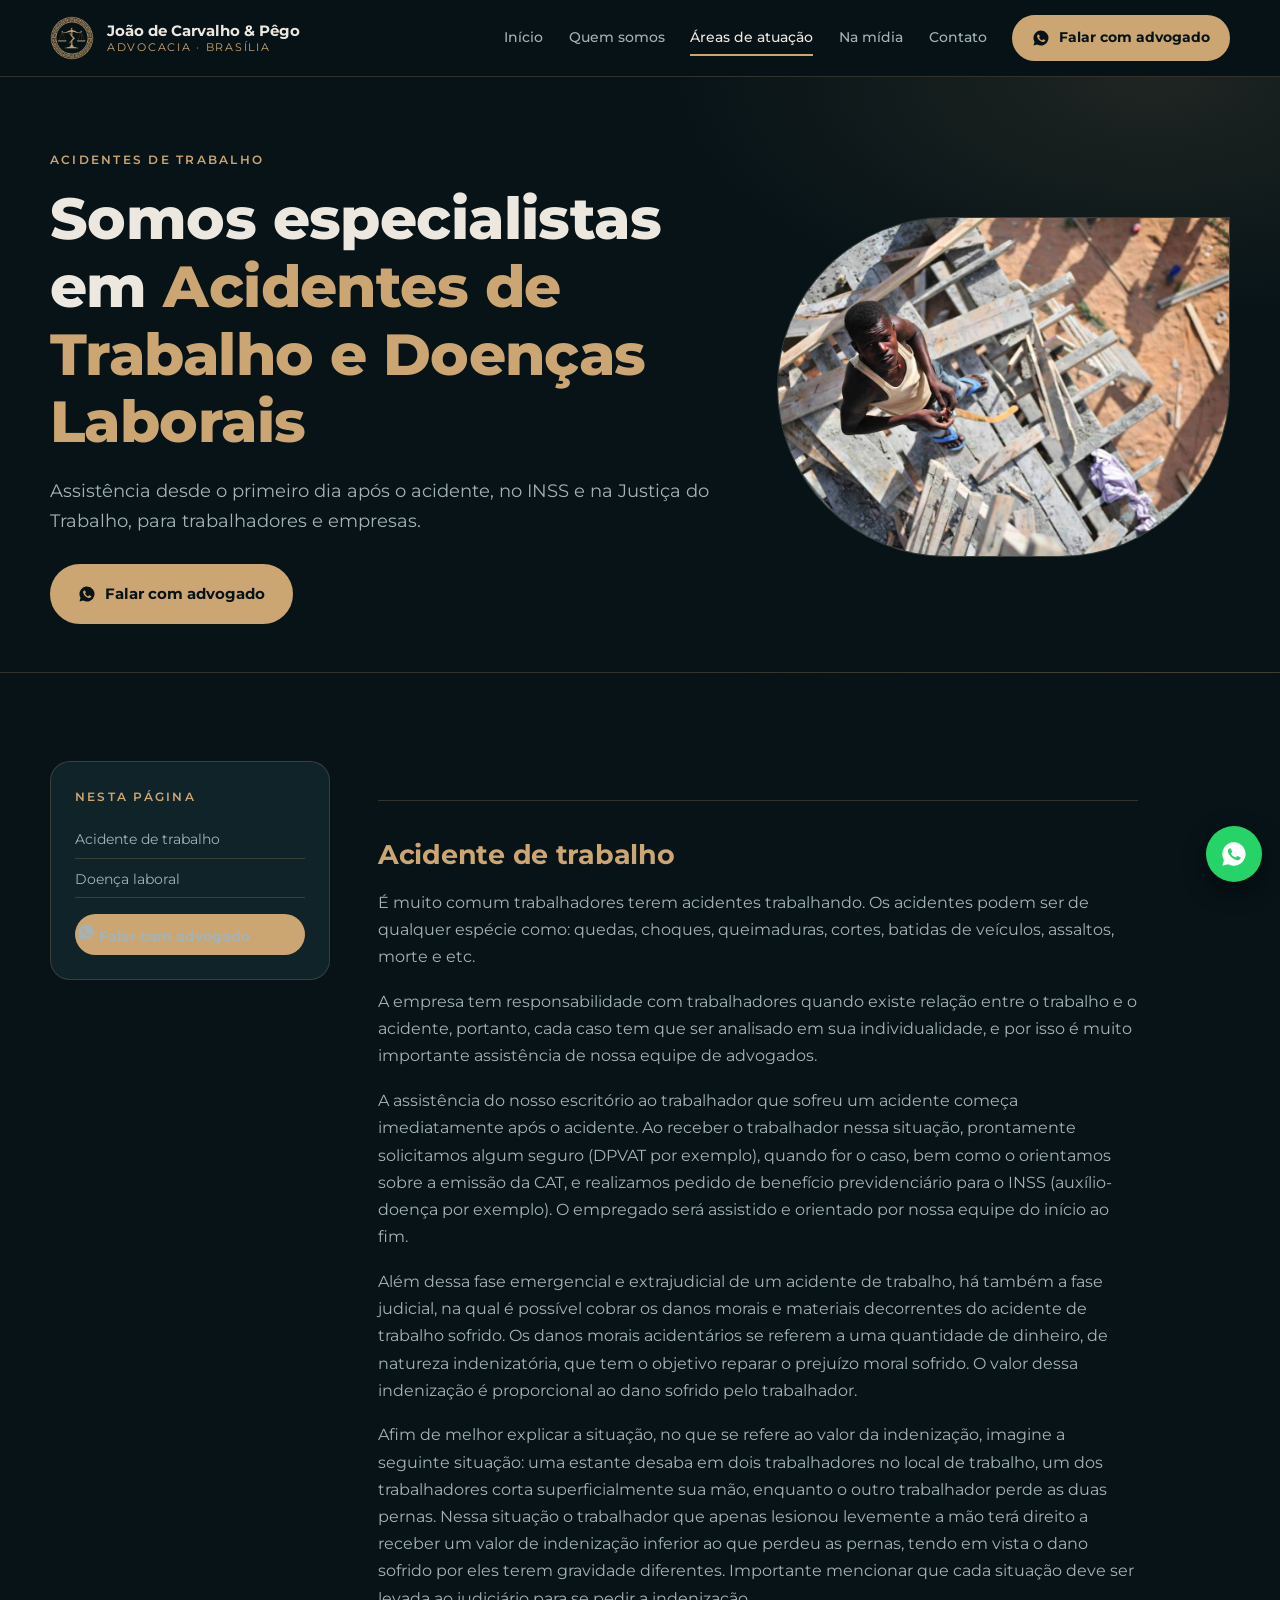
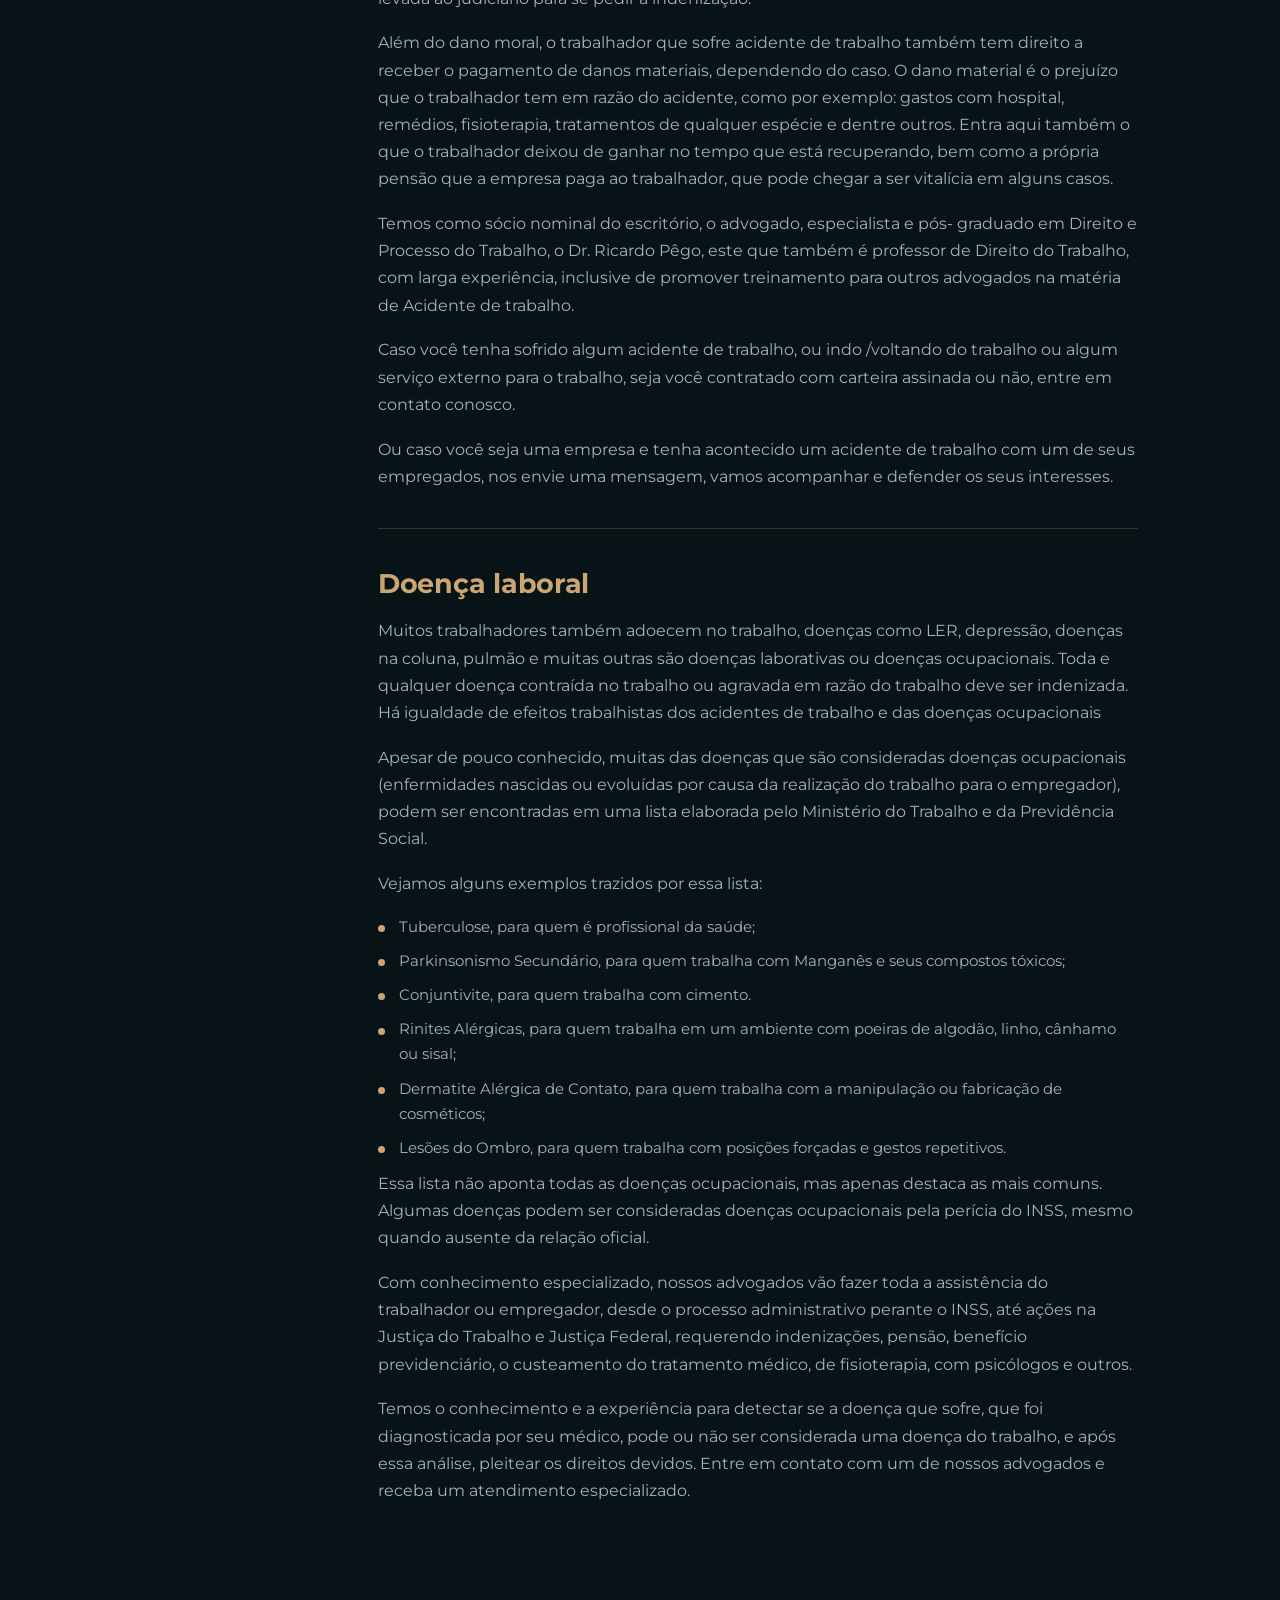
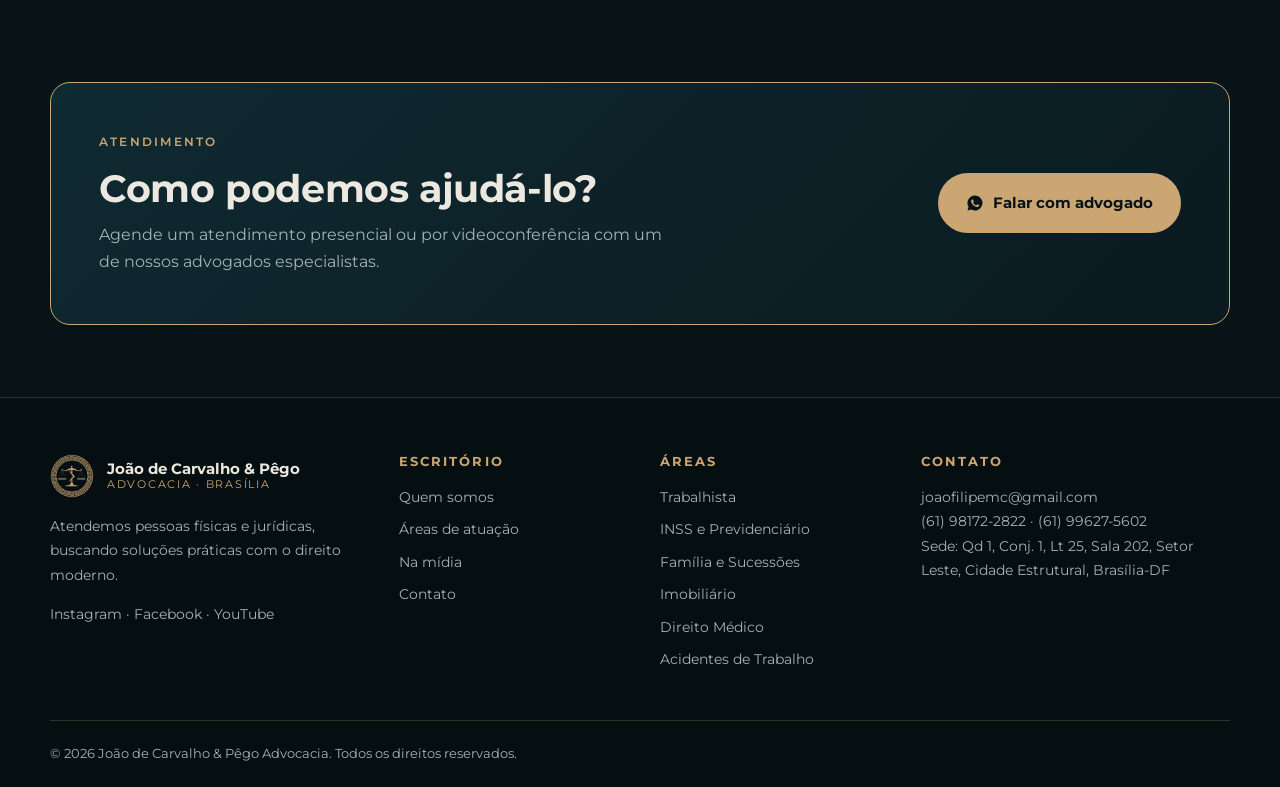
==== acidentes-de-trabalho.html @ 4e5eddfd "Site institucional JCP" ====
<!doctype html>
<html lang="pt-BR">
<head>
<meta charset="utf-8">
<meta name="viewport" content="width=device-width, initial-scale=1">
<title>Advogado de Acidente de Trabalho em Brasília | João de Carvalho &amp; Pêgo Advocacia</title>
<meta name="description" content="Assistência desde o primeiro dia após o acidente, no INSS e na Justiça do Trabalho, para trabalhadores e empresas.">
<meta name="theme-color" content="#071317">
<link rel="icon" href="img/marca-dourada.png">
<link rel="preconnect" href="https://fonts.googleapis.com">
<link rel="preconnect" href="https://fonts.gstatic.com" crossorigin>
<link href="https://fonts.googleapis.com/css2?family=Montserrat:wght@400;500;600;700;800&display=swap" rel="stylesheet">
<link rel="stylesheet" href="css/estilo.css">
</head>
<body>
<a class="skip" href="#conteudo">Ir para o conteúdo</a>
<header class="topo">
  <div class="wrap topo__in">
    <a class="marca" href="index.html" aria-label="João de Carvalho &amp; Pêgo Advocacia, página inicial">
      <img src="img/marca-dourada.png" alt="" width="44" height="44">
      <span><strong>João de Carvalho &amp; Pêgo</strong><small>Advocacia · Brasília</small></span>
    </a>
    <button class="menu-btn" aria-expanded="false" aria-controls="menu" aria-label="Abrir menu"><span></span><span></span><span></span></button>
    <nav id="menu" class="menu" aria-label="Principal">
      <a href="index.html">Início</a><a href="quem-somos.html">Quem somos</a><a href="areas-de-atuacao.html" aria-current=page>Áreas de atuação</a><a href="na-midia.html">Na mídia</a><a href="contato.html">Contato</a>
      <a class="btn btn--sm menu__cta" href="https://wa.me/5561996275602?text=Ol%C3%A1!%20Vim%20pelo%20site%20e%20gostaria%20de%20falar%20com%20um%20advogado." target="_blank" rel="noopener"><svg viewBox="0 0 24 24" width="18" height="18" fill="currentColor" aria-hidden="true"><path d="M12 2a10 10 0 0 0-8.6 15.1L2 22l5-1.3A10 10 0 1 0 12 2Zm5.2 14.1c-.2.6-1.2 1.2-1.7 1.2-.4.1-1 .1-1.6-.1-.4-.1-.9-.3-1.5-.6-2.7-1.2-4.4-3.9-4.5-4.1-.1-.2-1.1-1.4-1.1-2.7s.7-1.9.9-2.2c.2-.2.5-.3.7-.3h.5c.2 0 .4 0 .6.5l.8 2c.1.1.1.3 0 .5l-.3.5-.4.4c-.1.2-.3.3-.1.6.2.3.7 1.2 1.5 1.9 1 .9 1.9 1.2 2.2 1.3.3.1.4.1.6-.1l.8-1c.2-.2.3-.2.6-.1l1.9.9c.3.1.5.2.5.3.1.1.1.6-.1 1.2Z"/></svg> Falar com advogado</a>
    </nav>
  </div>
</header>
<main id="conteudo">
<section class="page-hero page-hero--img">
  <div class="wrap page-hero__in">
    <div class="page-hero__txt"><p class="eyebrow">Acidentes de Trabalho</p><h1>Somos especialistas em <em>Acidentes de Trabalho e Doenças Laborais</em></h1><p class="lead">Assistência desde o primeiro dia após o acidente, no INSS e na Justiça do Trabalho, para trabalhadores e empresas.</p>
    <a class="btn" href="https://wa.me/5561996275602?text=Ol%C3%A1!%20Vim%20pelo%20site%20e%20gostaria%20de%20falar%20com%20um%20advogado." target="_blank" rel="noopener"><svg viewBox="0 0 24 24" width="18" height="18" fill="currentColor" aria-hidden="true"><path d="M12 2a10 10 0 0 0-8.6 15.1L2 22l5-1.3A10 10 0 1 0 12 2Zm5.2 14.1c-.2.6-1.2 1.2-1.7 1.2-.4.1-1 .1-1.6-.1-.4-.1-.9-.3-1.5-.6-2.7-1.2-4.4-3.9-4.5-4.1-.1-.2-1.1-1.4-1.1-2.7s.7-1.9.9-2.2c.2-.2.5-.3.7-.3h.5c.2 0 .4 0 .6.5l.8 2c.1.1.1.3 0 .5l-.3.5-.4.4c-.1.2-.3.3-.1.6.2.3.7 1.2 1.5 1.9 1 .9 1.9 1.2 2.2 1.3.3.1.4.1.6-.1l.8-1c.2-.2.3-.2.6-.1l1.9.9c.3.1.5.2.5.3.1.1.1.6-.1 1.2Z"/></svg> Falar com advogado</a></div>
    <figure class="moldura"><img src="img/acidentes.jpg" alt="Trabalhador na construção civil" loading="eager"></figure>
  </div>
</section>
<section class="bloco">
  <div class="wrap conteudo">
    <aside class="indice" aria-label="Nesta página"><p class="eyebrow">Nesta página</p><ol><li><a href="#s0">Acidente de trabalho</a></li><li><a href="#s1">Doença laboral</a></li></ol>
      <a class="btn btn--full" href="https://wa.me/5561996275602?text=Ol%C3%A1!%20Vim%20pelo%20site%20e%20gostaria%20de%20falar%20com%20um%20advogado." target="_blank" rel="noopener"><svg viewBox="0 0 24 24" width="18" height="18" fill="currentColor" aria-hidden="true"><path d="M12 2a10 10 0 0 0-8.6 15.1L2 22l5-1.3A10 10 0 1 0 12 2Zm5.2 14.1c-.2.6-1.2 1.2-1.7 1.2-.4.1-1 .1-1.6-.1-.4-.1-.9-.3-1.5-.6-2.7-1.2-4.4-3.9-4.5-4.1-.1-.2-1.1-1.4-1.1-2.7s.7-1.9.9-2.2c.2-.2.5-.3.7-.3h.5c.2 0 .4 0 .6.5l.8 2c.1.1.1.3 0 .5l-.3.5-.4.4c-.1.2-.3.3-.1.6.2.3.7 1.2 1.5 1.9 1 .9 1.9 1.2 2.2 1.3.3.1.4.1.6-.1l.8-1c.2-.2.3-.2.6-.1l1.9.9c.3.1.5.2.5.3.1.1.1.6-.1 1.2Z"/></svg> Falar com advogado</a></aside>
    <article class="artigo"><div class="prosa prosa--intro"></div><section class="tema" id="s0"><h2>Acidente de trabalho</h2><div class="prosa"><p>É muito comum trabalhadores terem acidentes trabalhando. Os acidentes podem ser de qualquer espécie como: quedas, choques, queimaduras, cortes, batidas de veículos, assaltos, morte e etc.</p><p>A empresa tem responsabilidade com trabalhadores quando existe relação entre o trabalho e o acidente, portanto, cada caso tem que ser analisado em sua individualidade, e por isso é muito importante assistência de nossa equipe de advogados.</p><p>A assistência do nosso escritório ao trabalhador que sofreu um acidente começa imediatamente após o acidente. Ao receber o trabalhador nessa situação, prontamente solicitamos algum seguro (DPVAT por exemplo), quando for o caso, bem como o orientamos sobre a emissão da CAT, e realizamos pedido de benefício previdenciário para o INSS (auxílio-doença por exemplo). O empregado será assistido e orientado por nossa equipe do início ao fim.</p><p>Além dessa fase emergencial e extrajudicial de um acidente de trabalho, há também a fase judicial, na qual é possível cobrar os danos morais e materiais decorrentes do acidente de trabalho sofrido. Os danos morais acidentários se referem a uma quantidade de dinheiro, de natureza indenizatória, que tem o objetivo reparar o prejuízo moral sofrido. O valor dessa indenização é proporcional ao dano sofrido pelo trabalhador.</p><p>Afim de melhor explicar a situação, no que se refere ao valor da indenização, imagine a seguinte situação: uma estante desaba em dois trabalhadores no local de trabalho, um dos trabalhadores corta superficialmente sua mão, enquanto o outro trabalhador perde as duas pernas. Nessa situação o trabalhador que apenas lesionou levemente a mão terá direito a receber um valor de indenização inferior ao que perdeu as pernas, tendo em vista o dano sofrido por eles terem gravidade diferentes. Importante mencionar que cada situação deve ser levada ao judiciário para se pedir a indenização.</p><p>Além do dano moral, o trabalhador que sofre acidente de trabalho também tem direito a receber o pagamento de danos materiais, dependendo do caso. O dano material é o prejuízo que o trabalhador tem em razão do acidente, como por exemplo: gastos com hospital, remédios, fisioterapia, tratamentos de qualquer espécie e dentre outros. Entra aqui também o que o trabalhador deixou de ganhar no tempo que está recuperando, bem como a própria pensão que a empresa paga ao trabalhador, que pode chegar a ser vitalícia em alguns casos.</p><p>Temos como sócio nominal do escritório, o advogado, especialista e pós- graduado em Direito e Processo do Trabalho, o Dr. Ricardo Pêgo, este que também é professor de Direito do Trabalho, com larga experiência, inclusive de promover treinamento para outros advogados na matéria de Acidente de trabalho.</p><p>Caso você tenha sofrido algum acidente de trabalho, ou indo /voltando do trabalho ou algum serviço externo para o trabalho, seja você contratado com carteira assinada ou não, entre em contato conosco.</p><p>Ou caso você seja uma empresa e tenha acontecido um acidente de trabalho com um de seus empregados, nos envie uma mensagem, vamos acompanhar e defender os seus interesses.</p></div></section><section class="tema" id="s1"><h2>Doença laboral</h2><div class="prosa"><p>Muitos trabalhadores também adoecem no trabalho, doenças como LER, depressão, doenças na coluna, pulmão e muitas outras são doenças laborativas ou doenças ocupacionais. Toda e qualquer doença contraída no trabalho ou agravada em razão do trabalho deve ser indenizada. Há igualdade de efeitos trabalhistas dos acidentes de trabalho e das doenças ocupacionais</p><p>Apesar de pouco conhecido, muitas das doenças que são consideradas doenças ocupacionais (enfermidades nascidas ou evoluídas por causa da realização do trabalho para o empregador), podem ser encontradas em uma lista elaborada pelo Ministério do Trabalho e da Previdência Social.</p><p>Vejamos alguns exemplos trazidos por essa lista:</p><ul><li>Tuberculose, para quem é profissional da saúde;</li><li>Parkinsonismo Secundário, para quem trabalha com Manganês e seus compostos tóxicos;</li><li>Conjuntivite, para quem trabalha com cimento.</li><li>Rinites Alérgicas, para quem trabalha em um ambiente com poeiras de algodão, linho, cânhamo ou sisal;</li><li>Dermatite Alérgica de Contato, para quem trabalha com a manipulação ou fabricação de cosméticos;</li><li>Lesões do Ombro, para quem trabalha com posições forçadas e gestos repetitivos.</li></ul><p>Essa lista não aponta todas as doenças ocupacionais, mas apenas destaca as mais comuns. Algumas doenças podem ser consideradas doenças ocupacionais pela perícia do INSS, mesmo quando ausente da relação oficial.</p><p>Com conhecimento especializado, nossos advogados vão fazer toda a assistência do trabalhador ou empregador, desde o processo administrativo perante o INSS, até ações na Justiça do Trabalho e Justiça Federal, requerendo indenizações, pensão, benefício previdenciário, o custeamento do tratamento médico, de fisioterapia, com psicólogos e outros.</p><p>Temos o conhecimento e a experiência para detectar se a doença que sofre, que foi diagnosticada por seu médico, pode ou não ser considerada uma doença do trabalho, e após essa análise, pleitear os direitos devidos. Entre em contato com um de nossos advogados e receba um atendimento especializado.</p></div></section></article>
  </div>
</section>
<section class="faixa">
  <div class="wrap faixa__in">
    <div><p class="eyebrow">Atendimento</p><h2>Como podemos ajudá-lo?</h2><p>Agende um atendimento presencial ou por videoconferência com um de nossos advogados especialistas.</p></div>
    <a class="btn" href="https://wa.me/5561996275602?text=Ol%C3%A1!%20Vim%20pelo%20site%20e%20gostaria%20de%20falar%20com%20um%20advogado." target="_blank" rel="noopener"><svg viewBox="0 0 24 24" width="18" height="18" fill="currentColor" aria-hidden="true"><path d="M12 2a10 10 0 0 0-8.6 15.1L2 22l5-1.3A10 10 0 1 0 12 2Zm5.2 14.1c-.2.6-1.2 1.2-1.7 1.2-.4.1-1 .1-1.6-.1-.4-.1-.9-.3-1.5-.6-2.7-1.2-4.4-3.9-4.5-4.1-.1-.2-1.1-1.4-1.1-2.7s.7-1.9.9-2.2c.2-.2.5-.3.7-.3h.5c.2 0 .4 0 .6.5l.8 2c.1.1.1.3 0 .5l-.3.5-.4.4c-.1.2-.3.3-.1.6.2.3.7 1.2 1.5 1.9 1 .9 1.9 1.2 2.2 1.3.3.1.4.1.6-.1l.8-1c.2-.2.3-.2.6-.1l1.9.9c.3.1.5.2.5.3.1.1.1.6-.1 1.2Z"/></svg> Falar com advogado</a>
  </div>
</section>
</main>
<footer class="rodape">
  <div class="wrap rodape__grid">
    <div>
      <a class="marca" href="index.html"><img src="img/marca-dourada.png" alt="" width="44" height="44"><span><strong>João de Carvalho &amp; Pêgo</strong><small>Advocacia · Brasília</small></span></a>
      <p class="rodape__txt">Atendemos pessoas físicas e jurídicas, buscando soluções práticas com o direito moderno.</p>
      <p class="redes"><a href="https://www.instagram.com/jcp.advocacia" target="_blank" rel="noopener">Instagram</a> · <a href="https://www.facebook.com/jcp.adv.br" target="_blank" rel="noopener">Facebook</a> · <a href="https://www.youtube.com/playlist?list=PLcnUz7LXk_8HMQqe0QgAlrgUV64Jshh3J" target="_blank" rel="noopener">YouTube</a></p>
    </div>
    <div>
      <h3>Escritório</h3>
      <ul class="links">
        <li><a href="quem-somos.html">Quem somos</a></li>
        <li><a href="areas-de-atuacao.html">Áreas de atuação</a></li>
        <li><a href="na-midia.html">Na mídia</a></li>
        <li><a href="contato.html">Contato</a></li>
      </ul>
    </div>
    <div>
      <h3>Áreas</h3>
      <ul class="links">
        <li><a href="trabalhista.html">Trabalhista</a></li>
        <li><a href="inss.html">INSS e Previdenciário</a></li>
        <li><a href="familia-e-sucessoes.html">Família e Sucessões</a></li>
        <li><a href="imobiliario.html">Imobiliário</a></li>
        <li><a href="direito-medico.html">Direito Médico</a></li>
        <li><a href="acidentes-de-trabalho.html">Acidentes de Trabalho</a></li>
      </ul>
    </div>
    <div>
      <h3>Contato</h3>
      <p class="rodape__txt"><a href="mailto:joaofilipemc@gmail.com">joaofilipemc@gmail.com</a><br>
      <a href="tel:+5561981722822">(61) 98172-2822</a> · <a href="tel:+5561996275602">(61) 99627-5602</a><br>
      Sede: Qd 1, Conj. 1, Lt 25, Sala 202, Setor Leste, Cidade Estrutural, Brasília-DF</p>
    </div>
  </div>
  <div class="wrap rodape__fim"><p>© 2026 João de Carvalho &amp; Pêgo Advocacia. Todos os direitos reservados.</p></div>
</footer>
<a class="flutuante" href="https://wa.me/5561996275602?text=Ol%C3%A1!%20Vim%20pelo%20site%20e%20gostaria%20de%20falar%20com%20um%20advogado." target="_blank" rel="noopener" aria-label="Falar pelo WhatsApp"><svg viewBox="0 0 24 24" width="18" height="18" fill="currentColor" aria-hidden="true"><path d="M12 2a10 10 0 0 0-8.6 15.1L2 22l5-1.3A10 10 0 1 0 12 2Zm5.2 14.1c-.2.6-1.2 1.2-1.7 1.2-.4.1-1 .1-1.6-.1-.4-.1-.9-.3-1.5-.6-2.7-1.2-4.4-3.9-4.5-4.1-.1-.2-1.1-1.4-1.1-2.7s.7-1.9.9-2.2c.2-.2.5-.3.7-.3h.5c.2 0 .4 0 .6.5l.8 2c.1.1.1.3 0 .5l-.3.5-.4.4c-.1.2-.3.3-.1.6.2.3.7 1.2 1.5 1.9 1 .9 1.9 1.2 2.2 1.3.3.1.4.1.6-.1l.8-1c.2-.2.3-.2.6-.1l1.9.9c.3.1.5.2.5.3.1.1.1.6-.1 1.2Z"/></svg></a>
<script src="js/site.js"></script>
</body>
</html>
---- css/estilo.css ----
:root{
  --bg:#071317; --bg-2:#0b1c21; --card:#0f2329; --line:rgba(203,166,114,.22);
  --gold:#CBA672; --gold-2:#e0c08f; --ink:#071317;
  --text:#ece8e0; --muted:#a3b3b6;
  --r:20px; --r-hero:500px 0 500px 500px;
  --font:'Montserrat',system-ui,-apple-system,'Segoe UI',sans-serif;
}
*{box-sizing:border-box;margin:0;padding:0}
html{scroll-behavior:smooth;scroll-padding-top:90px}
body{background:var(--bg);color:var(--text);font:400 1rem/1.7 var(--font);-webkit-font-smoothing:antialiased}
img{max-width:100%;display:block}
a{color:inherit}
ul,ol{list-style:none}
.skip{position:absolute;left:-999px;top:8px;background:var(--gold);color:var(--ink);padding:8px 14px;border-radius:8px;z-index:100}
.skip:focus{left:8px}
:focus-visible{outline:2px solid var(--gold);outline-offset:3px}
.wrap{width:min(1180px,100% - 32px);margin-inline:auto}
em{font-style:normal;color:var(--gold)}
h1,h2,h3{line-height:1.18;font-weight:700;letter-spacing:-.01em}
h1{font-size:clamp(2rem,5.2vw,3.6rem);font-weight:800}
h2{font-size:clamp(1.6rem,3.4vw,2.4rem)}
h3{font-size:1.15rem}
.eyebrow{font-size:.78rem;font-weight:600;letter-spacing:.18em;text-transform:uppercase;color:var(--gold);margin-bottom:.9rem}
.lead{font-size:1.1rem;color:var(--muted);max-width:60ch;margin:1.2rem 0 1.8rem}

/* botões */
.btn{display:inline-flex;align-items:center;gap:.6rem;background:var(--gold);color:var(--ink);font-weight:700;font-size:.95rem;text-decoration:none;padding:.95rem 1.6rem;border-radius:999px;border:2px solid var(--gold);transition:background .2s,transform .2s,color .2s}
.btn:hover{background:var(--gold-2);transform:translateY(-2px)}
.btn--ghost{background:transparent;color:var(--gold)}
.btn--ghost:hover{background:var(--gold);color:var(--ink)}
.btn--sm{padding:.6rem 1.1rem;font-size:.85rem}
.btn--full{width:100%;justify-content:center;margin-top:1rem}
.seta{display:inline-flex;align-items:center;gap:.5rem;color:var(--gold);font-weight:600;font-size:.9rem;text-decoration:none}
.seta:hover svg{transform:translateX(4px)}
.seta svg{transition:transform .2s}

/* topo */
.topo{position:sticky;top:0;z-index:50;background:rgba(7,19,23,.92);backdrop-filter:blur(12px);border-bottom:1px solid var(--line)}
.topo__in{display:flex;align-items:center;justify-content:space-between;gap:1rem;min-height:76px}
.marca{display:flex;align-items:center;gap:.8rem;text-decoration:none}
.marca img{width:44px;height:44px}
.marca span{display:flex;flex-direction:column;line-height:1.2}
.marca strong{font-size:.95rem;font-weight:700}
.marca small{font-size:.68rem;letter-spacing:.16em;text-transform:uppercase;color:var(--gold)}
.menu{display:flex;align-items:center;gap:1.6rem}
.menu a:not(.btn){text-decoration:none;font-size:.9rem;font-weight:500;color:var(--muted);padding:.3rem 0;border-bottom:2px solid transparent;transition:color .2s}
.menu a:not(.btn):hover,.menu a[aria-current]{color:var(--text);border-color:var(--gold)}
.menu-btn{display:none;background:none;border:1px solid var(--line);border-radius:12px;width:46px;height:46px;cursor:pointer;flex-direction:column;justify-content:center;align-items:center;gap:5px}
.menu-btn span{width:20px;height:2px;background:var(--gold);transition:transform .2s,opacity .2s}
.menu-btn[aria-expanded=true] span:nth-child(1){transform:translateY(7px) rotate(45deg)}
.menu-btn[aria-expanded=true] span:nth-child(2){opacity:0}
.menu-btn[aria-expanded=true] span:nth-child(3){transform:translateY(-7px) rotate(-45deg)}
@media(max-width:900px){
  .menu-btn{display:flex}
  .menu{position:absolute;inset:100% 0 auto 0;flex-direction:column;align-items:stretch;gap:0;background:var(--bg);border-bottom:1px solid var(--line);padding:.5rem 16px 1.2rem;display:none}
  .menu.is-open{display:flex}
  .menu a:not(.btn){padding:.9rem 0;border-bottom:1px solid var(--line)}
  .menu__cta{justify-content:center;margin-top:1rem}
}

/* hero */
.hero{padding:clamp(2.5rem,6vw,5rem) 0 0;background:radial-gradient(900px 500px at 85% 10%,rgba(203,166,114,.12),transparent 60%)}
.hero__in{display:grid;grid-template-columns:1.05fr .95fr;gap:3rem;align-items:center}
.hero__acoes{display:flex;flex-wrap:wrap;gap:1rem}
.moldura{border-radius:var(--r-hero);overflow:hidden;border:1px solid var(--line);aspect-ratio:1/1;background:var(--card)}
.moldura img{width:100%;height:100%;object-fit:cover}
.moldura--hero{max-width:520px;justify-self:end;width:100%}
.numeros{display:grid;grid-template-columns:repeat(4,1fr);gap:1px;margin-top:clamp(2.5rem,6vw,4.5rem);background:var(--line);border:1px solid var(--line);border-radius:var(--r);overflow:hidden}
.numeros div{background:var(--bg-2);padding:1.6rem 1rem;text-align:center}
.numeros dt{font-size:clamp(1.7rem,3.4vw,2.5rem);font-weight:800;color:var(--gold);line-height:1.1}
.numeros dd{font-size:.85rem;color:var(--muted);margin-top:.3rem}
@media(max-width:900px){
  .hero__in{grid-template-columns:1fr}
  .moldura--hero{justify-self:center;max-width:380px;order:-1}
  .numeros{grid-template-columns:1fr 1fr}
}

/* blocos */
.bloco{padding:clamp(3rem,7vw,5.5rem) 0}
.bloco--alt{background:var(--bg-2);border-block:1px solid var(--line)}
.cab{max-width:760px;margin-bottom:2.5rem}
.cab p:not(.eyebrow){color:var(--muted);margin-top:1rem}
.cab--centro{margin-inline:auto;text-align:center}
.centro{text-align:center;margin-top:2.5rem}
.duas{display:grid;grid-template-columns:1fr 1fr;gap:clamp(2rem,5vw,4rem)}
.duas--centro{align-items:center}
.texto-img p{color:var(--muted);margin-top:1rem}
.texto-img .destaque,.destaque{color:var(--text);font-weight:600;font-size:1.1rem}
.texto-img .btn{margin-top:1.8rem}
@media(max-width:900px){.duas{grid-template-columns:1fr}}

/* cards de área */
.grid-areas{display:grid;grid-template-columns:repeat(auto-fill,minmax(250px,1fr));gap:1.2rem}
.card-area{display:flex;flex-direction:column;gap:.7rem;background:var(--card);border:1px solid var(--line);border-radius:var(--r);padding:1.8rem;text-decoration:none;transition:border-color .2s,transform .2s}
.card-area:hover{border-color:var(--gold);transform:translateY(-4px)}
.card-area__n{font-size:.8rem;font-weight:700;letter-spacing:.16em;color:var(--gold)}
.card-area p{color:var(--muted);font-size:.93rem;flex:1}
.blocos-area{display:grid;grid-template-columns:repeat(auto-fill,minmax(340px,1fr));gap:1.2rem}
.bloco-area{background:var(--card);border:1px solid var(--line);border-radius:var(--r);padding:1.8rem}
.bloco-area h2{font-size:1.3rem;margin-bottom:1rem;color:var(--gold)}
.bloco-area li,.prosa li{position:relative;padding-left:1.3rem;margin-bottom:.55rem;color:var(--muted);font-size:.93rem}
.bloco-area li::before,.prosa li::before{content:"";position:absolute;left:0;top:.7em;width:7px;height:7px;border-radius:50%;background:var(--gold)}
.bloco-area .seta{margin-top:1rem}

/* equipe */
.grid-time{display:grid;grid-template-columns:repeat(4,1fr);gap:1.2rem}
.mini{text-decoration:none;display:flex;flex-direction:column;gap:.25rem}
.mini img{aspect-ratio:3/4;object-fit:cover;width:100%;border-radius:var(--r);border:1px solid var(--line);margin-bottom:.8rem;filter:grayscale(.15);transition:filter .2s,border-color .2s}
.mini:hover img{filter:none;border-color:var(--gold)}
.mini small{color:var(--gold);font-size:.8rem}
@media(max-width:900px){.grid-time{grid-template-columns:1fr 1fr}}

/* depoimentos */
.grid-dep{display:grid;grid-template-columns:repeat(auto-fit,minmax(290px,1fr));gap:1.2rem}
.dep{background:var(--card);border:1px solid var(--line);border-radius:var(--r);padding:2rem;display:flex;flex-direction:column;justify-content:space-between;gap:1.5rem}
.dep blockquote{color:var(--text);font-size:.98rem}
.dep figcaption{display:flex;align-items:center;gap:.9rem}
.dep img{border-radius:50%;border:2px solid var(--gold)}
.dep strong{display:block;font-size:.92rem}
.dep small{color:var(--gold);font-size:.75rem}

/* mídia */
.card-midia{display:grid;grid-template-columns:150px 1fr;gap:1.4rem;align-items:center;background:var(--card);border:1px solid var(--line);border-radius:var(--r);padding:1.2rem}
.card-midia img{width:150px;height:150px;object-fit:cover;border-radius:var(--r)}
.card-midia p:not(.eyebrow){color:var(--muted);font-size:.92rem;margin:.5rem 0 .8rem}
.card-midia .eyebrow{margin-bottom:.3rem}
@media(max-width:560px){.card-midia{grid-template-columns:1fr}.card-midia img{width:100%;height:180px}}
.videos{display:grid;grid-template-columns:repeat(auto-fit,minmax(300px,1fr));gap:1.2rem;margin-top:2rem}
.video{aspect-ratio:16/9;border-radius:var(--r);overflow:hidden;border:1px solid var(--line);background:#000}
.video iframe{width:100%;height:100%;border:0}

/* faixa CTA */
.faixa{padding:clamp(3rem,6vw,4.5rem) 0}
.faixa__in{display:flex;align-items:center;justify-content:space-between;gap:2rem;flex-wrap:wrap;background:linear-gradient(135deg,#0f2a31,#0a1a1f);border:1px solid var(--gold);border-radius:var(--r);padding:clamp(1.8rem,4vw,3rem)}
.faixa p:not(.eyebrow){color:var(--muted);max-width:52ch;margin-top:.6rem}

/* páginas internas */
.page-hero{padding:clamp(2.5rem,6vw,4.5rem) 0 clamp(2rem,4vw,3rem);background:radial-gradient(800px 400px at 90% 0,rgba(203,166,114,.12),transparent 60%);border-bottom:1px solid var(--line)}
.page-hero__in{display:grid;gap:3rem;align-items:center}
.page-hero--img .page-hero__in{grid-template-columns:1.2fr .8fr}
.page-hero--img .moldura{aspect-ratio:4/3;border-radius:var(--r-hero);max-width:460px;justify-self:end;width:100%}
@media(max-width:900px){.page-hero--img .page-hero__in{grid-template-columns:1fr}.page-hero--img .moldura{justify-self:center;max-width:340px;aspect-ratio:1/1;order:-1}}
.conteudo{display:grid;grid-template-columns:280px 1fr;gap:3rem;align-items:start}
.indice{position:sticky;top:100px;background:var(--card);border:1px solid var(--line);border-radius:var(--r);padding:1.5rem}
.indice ol{counter-reset:i}
.indice li{counter-increment:i;margin-bottom:.15rem}
.indice a{display:block;text-decoration:none;font-size:.85rem;color:var(--muted);padding:.4rem 0;border-bottom:1px solid var(--line)}
.indice a:hover{color:var(--gold)}
@media(max-width:900px){.conteudo{grid-template-columns:1fr}.indice{position:static}}
.artigo{max-width:760px}
.prosa p{color:var(--muted);margin-bottom:1.1rem}
.prosa--intro p:first-child{color:var(--text);font-size:1.12rem;font-weight:500}
.tema{padding-top:2.4rem;margin-top:2.4rem;border-top:1px solid var(--line)}
.tema h2{font-size:clamp(1.3rem,2.4vw,1.7rem);margin-bottom:1.1rem;color:var(--gold)}

/* quem somos */
.pessoa{display:grid;grid-template-columns:260px 1fr;gap:2.5rem;padding:2.5rem 0;border-bottom:1px solid var(--line)}
.pessoa:first-child{padding-top:0}
.pessoa__foto img{width:100%;aspect-ratio:3/4;object-fit:cover;border-radius:var(--r);border:1px solid var(--line)}
.oab{color:var(--gold);font-weight:600;font-size:.9rem;margin:.4rem 0 1rem}
.pessoa details{margin-top:1rem;border:1px solid var(--line);border-radius:14px;padding:.9rem 1.2rem;background:var(--card)}
.pessoa summary{cursor:pointer;font-weight:600;color:var(--gold)}
.pessoa details ul{margin-top:1rem}
.pessoa li{position:relative;padding-left:1.3rem;margin-bottom:.5rem;color:var(--muted);font-size:.92rem}
.pessoa li::before{content:"";position:absolute;left:0;top:.7em;width:7px;height:7px;border-radius:50%;background:var(--gold)}
@media(max-width:700px){.pessoa{grid-template-columns:1fr}.pessoa__foto img{max-width:260px}}
.grid-mvv{display:grid;grid-template-columns:repeat(auto-fit,minmax(300px,1fr));gap:1.2rem}
.mvv{background:var(--card);border:1px solid var(--line);border-radius:var(--r);padding:1.8rem}
.mvv h3{color:var(--gold);font-size:1.3rem;margin-bottom:1rem}
.mvv p{color:var(--muted);font-size:.93rem;margin-bottom:.9rem}
.mvv li{position:relative;padding-left:1.3rem;margin-bottom:.45rem;color:var(--muted);font-size:.93rem}
.mvv li::before{content:"";position:absolute;left:0;top:.7em;width:7px;height:7px;border-radius:50%;background:var(--gold)}

/* contato */
.canais{display:grid;gap:1rem;align-content:start}
.canal{display:flex;flex-direction:column;background:var(--card);border:1px solid var(--line);border-radius:var(--r);padding:1.4rem 1.6rem;text-decoration:none;transition:border-color .2s}
.canal:hover{border-color:var(--gold)}
.canal span{font-size:.75rem;letter-spacing:.16em;text-transform:uppercase;color:var(--gold)}
.canal strong{font-size:1.15rem;overflow-wrap:anywhere}
.unidades{display:grid;gap:1rem}
.unidade{border-left:3px solid var(--gold);padding:.3rem 0 .3rem 1.2rem}
.unidade p{color:var(--muted);margin:.3rem 0 .6rem;font-size:.93rem}

/* rodapé */
.rodape{background:#050e11;border-top:1px solid var(--line);padding-top:3.5rem}
.rodape__grid{display:grid;grid-template-columns:1.4fr 1fr 1fr 1.4fr;gap:2.5rem}
.rodape h3{font-size:.8rem;letter-spacing:.16em;text-transform:uppercase;color:var(--gold);margin-bottom:1rem}
.rodape__txt{color:var(--muted);font-size:.9rem;margin-top:1rem}
.rodape a{text-decoration:none}
.rodape__txt a:hover,.links a:hover,.redes a:hover{color:var(--gold)}
.links li{margin-bottom:.5rem;font-size:.9rem;color:var(--muted)}
.redes{margin-top:1rem;font-size:.85rem;color:var(--muted)}
.rodape__fim{margin-top:2.5rem;padding:1.4rem 0;border-top:1px solid var(--line);font-size:.8rem;color:var(--muted)}
@media(max-width:900px){.rodape__grid{grid-template-columns:1fr 1fr}}
@media(max-width:560px){.rodape__grid{grid-template-columns:1fr}}
.flutuante{position:fixed;right:18px;bottom:18px;width:56px;height:56px;border-radius:50%;background:#25d366;color:#fff;display:grid;place-items:center;z-index:60;box-shadow:0 8px 24px rgba(0,0,0,.45);transition:transform .2s}
.flutuante:hover{transform:scale(1.08)}
.flutuante svg{width:28px;height:28px}
@media(prefers-reduced-motion:reduce){*{transition:none!important;scroll-behavior:auto!important}}
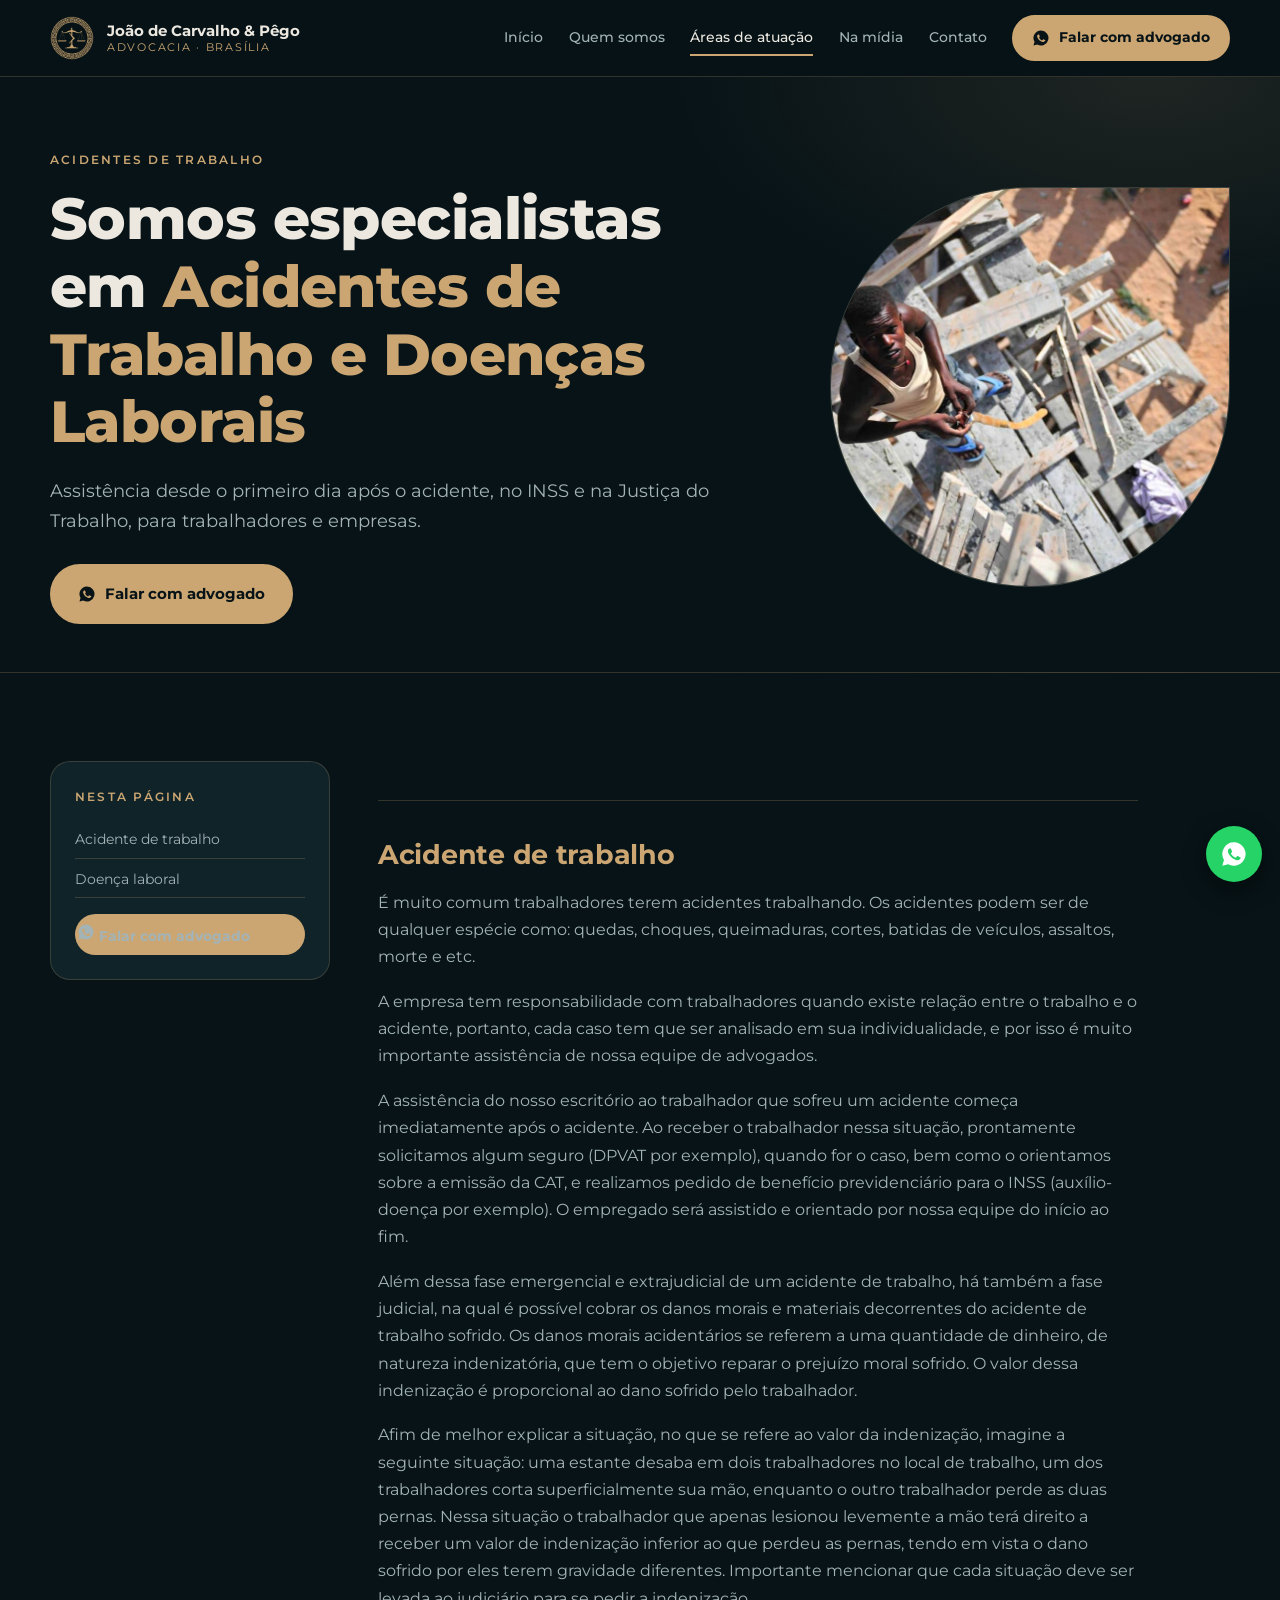
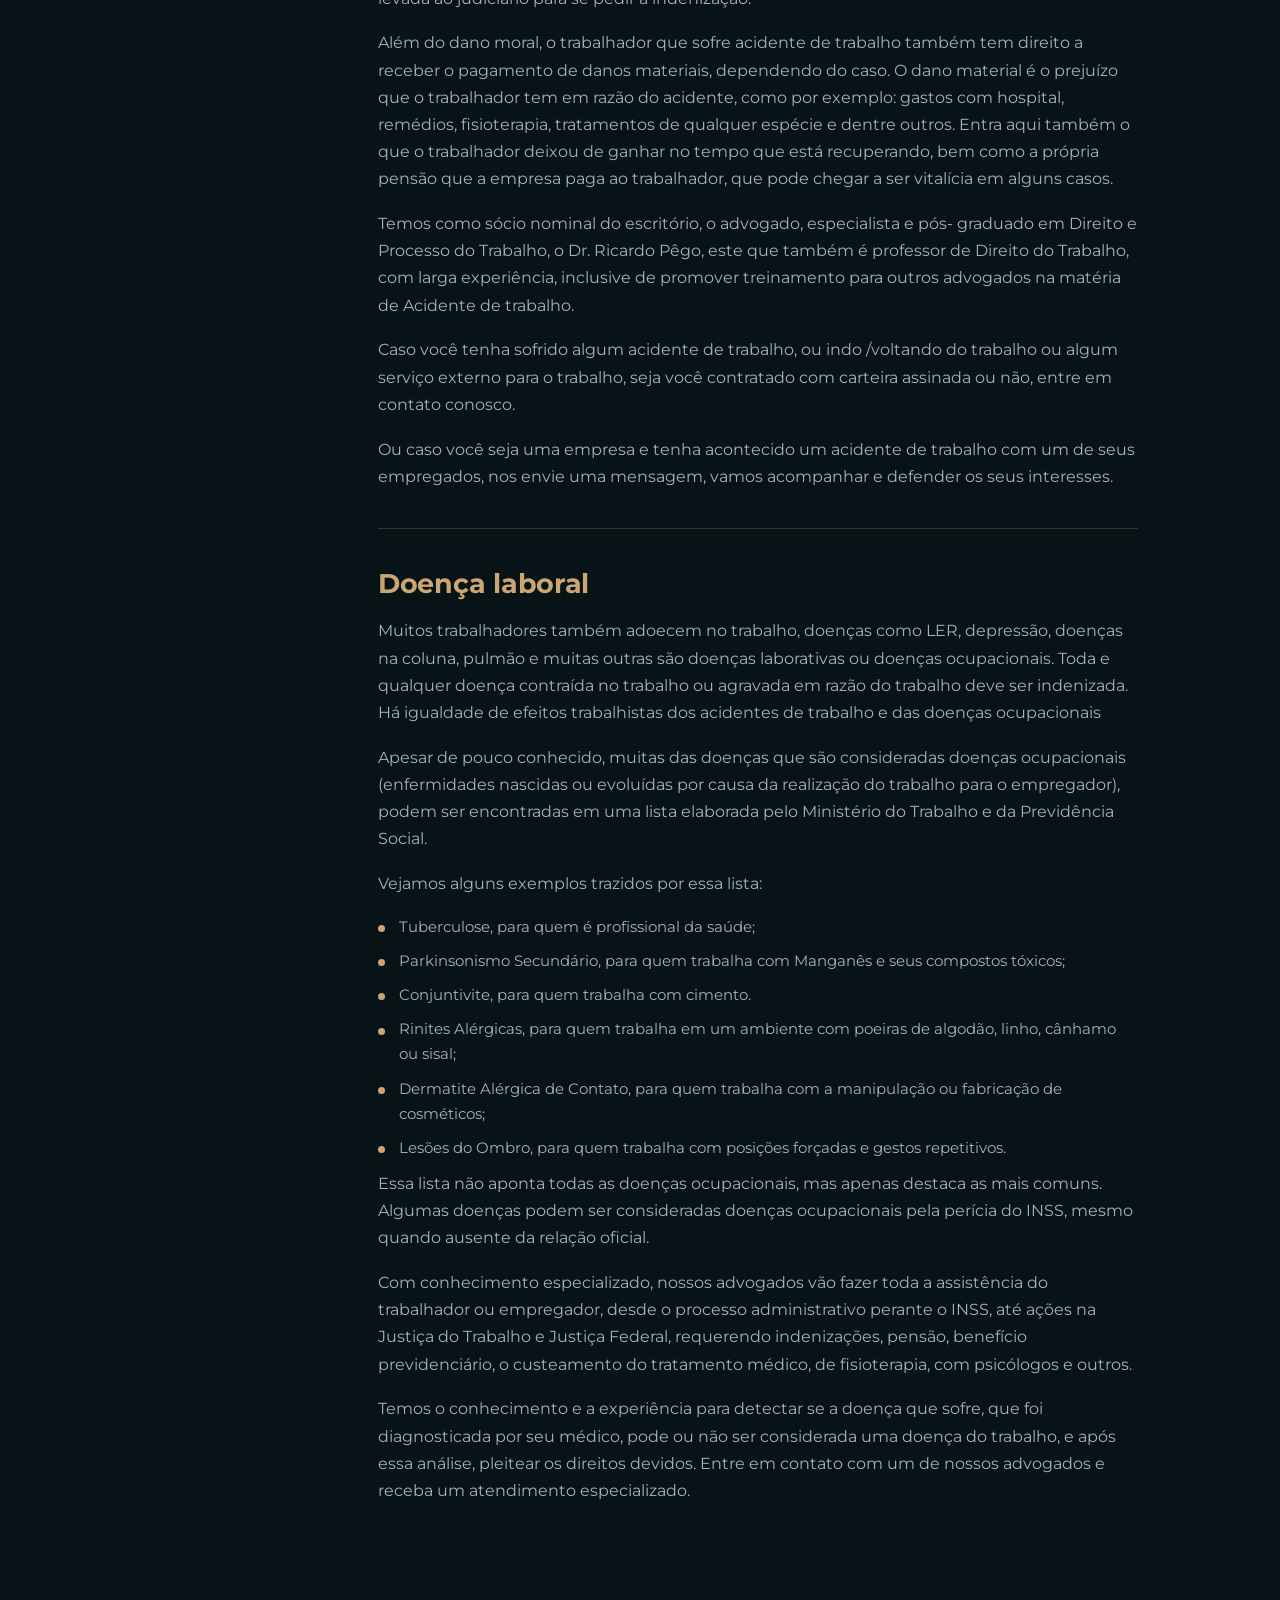
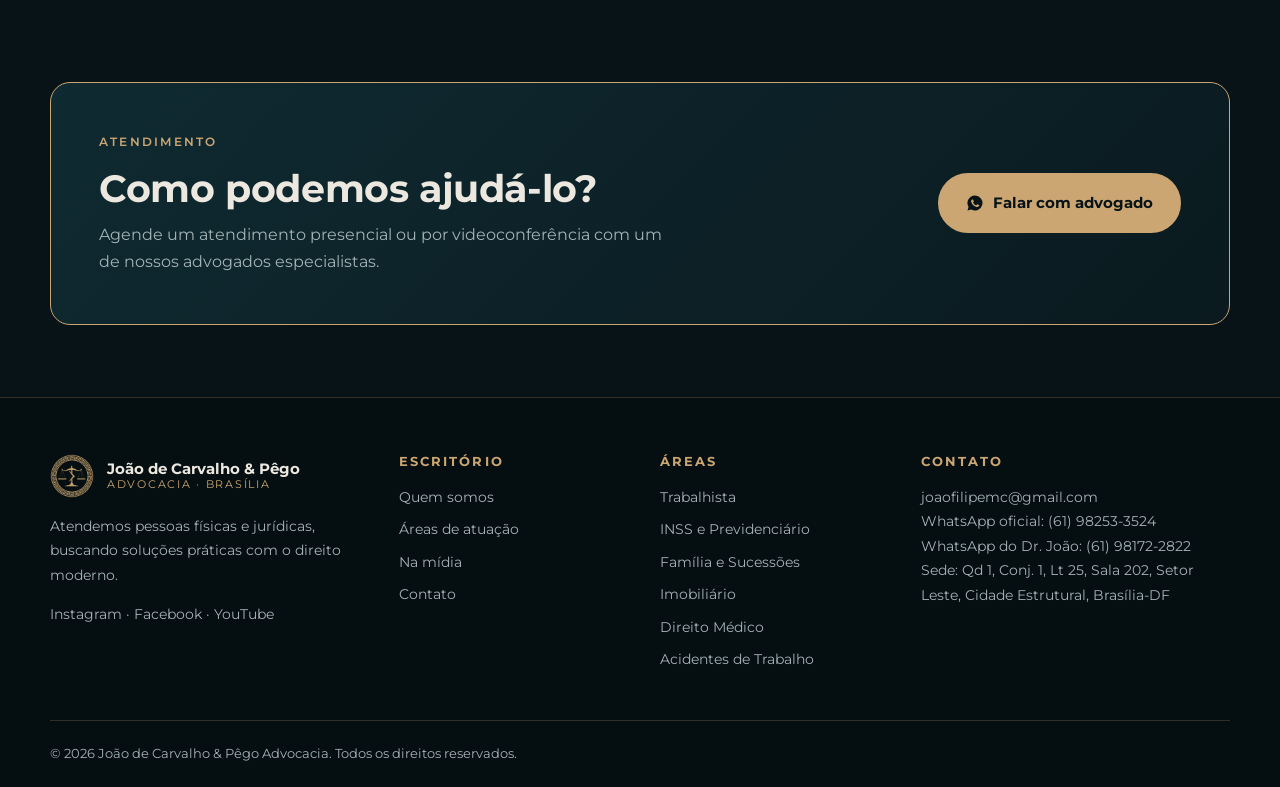
==== commit 26db83bd: "Ajustes de design e contatos: hero reenquadrado, foto na Trabalhista, WhatsApp oficial e do Dr. João" ====
--- a/acidentes-de-trabalho.html
+++ b/acidentes-de-trabalho.html
@@ -23,7 +23,7 @@
     <button class="menu-btn" aria-expanded="false" aria-controls="menu" aria-label="Abrir menu"><span></span><span></span><span></span></button>
     <nav id="menu" class="menu" aria-label="Principal">
       <a href="index.html">Início</a><a href="quem-somos.html">Quem somos</a><a href="areas-de-atuacao.html" aria-current=page>Áreas de atuação</a><a href="na-midia.html">Na mídia</a><a href="contato.html">Contato</a>
-      <a class="btn btn--sm menu__cta" href="https://wa.me/5561996275602?text=Ol%C3%A1!%20Vim%20pelo%20site%20e%20gostaria%20de%20falar%20com%20um%20advogado." target="_blank" rel="noopener"><svg viewBox="0 0 24 24" width="18" height="18" fill="currentColor" aria-hidden="true"><path d="M12 2a10 10 0 0 0-8.6 15.1L2 22l5-1.3A10 10 0 1 0 12 2Zm5.2 14.1c-.2.6-1.2 1.2-1.7 1.2-.4.1-1 .1-1.6-.1-.4-.1-.9-.3-1.5-.6-2.7-1.2-4.4-3.9-4.5-4.1-.1-.2-1.1-1.4-1.1-2.7s.7-1.9.9-2.2c.2-.2.5-.3.7-.3h.5c.2 0 .4 0 .6.5l.8 2c.1.1.1.3 0 .5l-.3.5-.4.4c-.1.2-.3.3-.1.6.2.3.7 1.2 1.5 1.9 1 .9 1.9 1.2 2.2 1.3.3.1.4.1.6-.1l.8-1c.2-.2.3-.2.6-.1l1.9.9c.3.1.5.2.5.3.1.1.1.6-.1 1.2Z"/></svg> Falar com advogado</a>
+      <a class="btn btn--sm menu__cta" href="https://wa.me/5561982533524?text=Ol%C3%A1!%20Vim%20pelo%20site%20e%20gostaria%20de%20falar%20com%20um%20advogado." target="_blank" rel="noopener"><svg viewBox="0 0 24 24" width="18" height="18" fill="currentColor" aria-hidden="true"><path d="M12 2a10 10 0 0 0-8.6 15.1L2 22l5-1.3A10 10 0 1 0 12 2Zm5.2 14.1c-.2.6-1.2 1.2-1.7 1.2-.4.1-1 .1-1.6-.1-.4-.1-.9-.3-1.5-.6-2.7-1.2-4.4-3.9-4.5-4.1-.1-.2-1.1-1.4-1.1-2.7s.7-1.9.9-2.2c.2-.2.5-.3.7-.3h.5c.2 0 .4 0 .6.5l.8 2c.1.1.1.3 0 .5l-.3.5-.4.4c-.1.2-.3.3-.1.6.2.3.7 1.2 1.5 1.9 1 .9 1.9 1.2 2.2 1.3.3.1.4.1.6-.1l.8-1c.2-.2.3-.2.6-.1l1.9.9c.3.1.5.2.5.3.1.1.1.6-.1 1.2Z"/></svg> Falar com advogado</a>
     </nav>
   </div>
 </header>
@@ -31,21 +31,21 @@
 <section class="page-hero page-hero--img">
   <div class="wrap page-hero__in">
     <div class="page-hero__txt"><p class="eyebrow">Acidentes de Trabalho</p><h1>Somos especialistas em <em>Acidentes de Trabalho e Doenças Laborais</em></h1><p class="lead">Assistência desde o primeiro dia após o acidente, no INSS e na Justiça do Trabalho, para trabalhadores e empresas.</p>
-    <a class="btn" href="https://wa.me/5561996275602?text=Ol%C3%A1!%20Vim%20pelo%20site%20e%20gostaria%20de%20falar%20com%20um%20advogado." target="_blank" rel="noopener"><svg viewBox="0 0 24 24" width="18" height="18" fill="currentColor" aria-hidden="true"><path d="M12 2a10 10 0 0 0-8.6 15.1L2 22l5-1.3A10 10 0 1 0 12 2Zm5.2 14.1c-.2.6-1.2 1.2-1.7 1.2-.4.1-1 .1-1.6-.1-.4-.1-.9-.3-1.5-.6-2.7-1.2-4.4-3.9-4.5-4.1-.1-.2-1.1-1.4-1.1-2.7s.7-1.9.9-2.2c.2-.2.5-.3.7-.3h.5c.2 0 .4 0 .6.5l.8 2c.1.1.1.3 0 .5l-.3.5-.4.4c-.1.2-.3.3-.1.6.2.3.7 1.2 1.5 1.9 1 .9 1.9 1.2 2.2 1.3.3.1.4.1.6-.1l.8-1c.2-.2.3-.2.6-.1l1.9.9c.3.1.5.2.5.3.1.1.1.6-.1 1.2Z"/></svg> Falar com advogado</a></div>
+    <a class="btn" href="https://wa.me/5561982533524?text=Ol%C3%A1!%20Vim%20pelo%20site%20e%20gostaria%20de%20falar%20com%20um%20advogado." target="_blank" rel="noopener"><svg viewBox="0 0 24 24" width="18" height="18" fill="currentColor" aria-hidden="true"><path d="M12 2a10 10 0 0 0-8.6 15.1L2 22l5-1.3A10 10 0 1 0 12 2Zm5.2 14.1c-.2.6-1.2 1.2-1.7 1.2-.4.1-1 .1-1.6-.1-.4-.1-.9-.3-1.5-.6-2.7-1.2-4.4-3.9-4.5-4.1-.1-.2-1.1-1.4-1.1-2.7s.7-1.9.9-2.2c.2-.2.5-.3.7-.3h.5c.2 0 .4 0 .6.5l.8 2c.1.1.1.3 0 .5l-.3.5-.4.4c-.1.2-.3.3-.1.6.2.3.7 1.2 1.5 1.9 1 .9 1.9 1.2 2.2 1.3.3.1.4.1.6-.1l.8-1c.2-.2.3-.2.6-.1l1.9.9c.3.1.5.2.5.3.1.1.1.6-.1 1.2Z"/></svg> Falar com advogado</a></div>
     <figure class="moldura"><img src="img/acidentes.jpg" alt="Trabalhador na construção civil" loading="eager"></figure>
   </div>
 </section>
 <section class="bloco">
   <div class="wrap conteudo">
     <aside class="indice" aria-label="Nesta página"><p class="eyebrow">Nesta página</p><ol><li><a href="#s0">Acidente de trabalho</a></li><li><a href="#s1">Doença laboral</a></li></ol>
-      <a class="btn btn--full" href="https://wa.me/5561996275602?text=Ol%C3%A1!%20Vim%20pelo%20site%20e%20gostaria%20de%20falar%20com%20um%20advogado." target="_blank" rel="noopener"><svg viewBox="0 0 24 24" width="18" height="18" fill="currentColor" aria-hidden="true"><path d="M12 2a10 10 0 0 0-8.6 15.1L2 22l5-1.3A10 10 0 1 0 12 2Zm5.2 14.1c-.2.6-1.2 1.2-1.7 1.2-.4.1-1 .1-1.6-.1-.4-.1-.9-.3-1.5-.6-2.7-1.2-4.4-3.9-4.5-4.1-.1-.2-1.1-1.4-1.1-2.7s.7-1.9.9-2.2c.2-.2.5-.3.7-.3h.5c.2 0 .4 0 .6.5l.8 2c.1.1.1.3 0 .5l-.3.5-.4.4c-.1.2-.3.3-.1.6.2.3.7 1.2 1.5 1.9 1 .9 1.9 1.2 2.2 1.3.3.1.4.1.6-.1l.8-1c.2-.2.3-.2.6-.1l1.9.9c.3.1.5.2.5.3.1.1.1.6-.1 1.2Z"/></svg> Falar com advogado</a></aside>
+      <a class="btn btn--full" href="https://wa.me/5561982533524?text=Ol%C3%A1!%20Vim%20pelo%20site%20e%20gostaria%20de%20falar%20com%20um%20advogado." target="_blank" rel="noopener"><svg viewBox="0 0 24 24" width="18" height="18" fill="currentColor" aria-hidden="true"><path d="M12 2a10 10 0 0 0-8.6 15.1L2 22l5-1.3A10 10 0 1 0 12 2Zm5.2 14.1c-.2.6-1.2 1.2-1.7 1.2-.4.1-1 .1-1.6-.1-.4-.1-.9-.3-1.5-.6-2.7-1.2-4.4-3.9-4.5-4.1-.1-.2-1.1-1.4-1.1-2.7s.7-1.9.9-2.2c.2-.2.5-.3.7-.3h.5c.2 0 .4 0 .6.5l.8 2c.1.1.1.3 0 .5l-.3.5-.4.4c-.1.2-.3.3-.1.6.2.3.7 1.2 1.5 1.9 1 .9 1.9 1.2 2.2 1.3.3.1.4.1.6-.1l.8-1c.2-.2.3-.2.6-.1l1.9.9c.3.1.5.2.5.3.1.1.1.6-.1 1.2Z"/></svg> Falar com advogado</a></aside>
     <article class="artigo"><div class="prosa prosa--intro"></div><section class="tema" id="s0"><h2>Acidente de trabalho</h2><div class="prosa"><p>É muito comum trabalhadores terem acidentes trabalhando. Os acidentes podem ser de qualquer espécie como: quedas, choques, queimaduras, cortes, batidas de veículos, assaltos, morte e etc.</p><p>A empresa tem responsabilidade com trabalhadores quando existe relação entre o trabalho e o acidente, portanto, cada caso tem que ser analisado em sua individualidade, e por isso é muito importante assistência de nossa equipe de advogados.</p><p>A assistência do nosso escritório ao trabalhador que sofreu um acidente começa imediatamente após o acidente. Ao receber o trabalhador nessa situação, prontamente solicitamos algum seguro (DPVAT por exemplo), quando for o caso, bem como o orientamos sobre a emissão da CAT, e realizamos pedido de benefício previdenciário para o INSS (auxílio-doença por exemplo). O empregado será assistido e orientado por nossa equipe do início ao fim.</p><p>Além dessa fase emergencial e extrajudicial de um acidente de trabalho, há também a fase judicial, na qual é possível cobrar os danos morais e materiais decorrentes do acidente de trabalho sofrido. Os danos morais acidentários se referem a uma quantidade de dinheiro, de natureza indenizatória, que tem o objetivo reparar o prejuízo moral sofrido. O valor dessa indenização é proporcional ao dano sofrido pelo trabalhador.</p><p>Afim de melhor explicar a situação, no que se refere ao valor da indenização, imagine a seguinte situação: uma estante desaba em dois trabalhadores no local de trabalho, um dos trabalhadores corta superficialmente sua mão, enquanto o outro trabalhador perde as duas pernas. Nessa situação o trabalhador que apenas lesionou levemente a mão terá direito a receber um valor de indenização inferior ao que perdeu as pernas, tendo em vista o dano sofrido por eles terem gravidade diferentes. Importante mencionar que cada situação deve ser levada ao judiciário para se pedir a indenização.</p><p>Além do dano moral, o trabalhador que sofre acidente de trabalho também tem direito a receber o pagamento de danos materiais, dependendo do caso. O dano material é o prejuízo que o trabalhador tem em razão do acidente, como por exemplo: gastos com hospital, remédios, fisioterapia, tratamentos de qualquer espécie e dentre outros. Entra aqui também o que o trabalhador deixou de ganhar no tempo que está recuperando, bem como a própria pensão que a empresa paga ao trabalhador, que pode chegar a ser vitalícia em alguns casos.</p><p>Temos como sócio nominal do escritório, o advogado, especialista e pós- graduado em Direito e Processo do Trabalho, o Dr. Ricardo Pêgo, este que também é professor de Direito do Trabalho, com larga experiência, inclusive de promover treinamento para outros advogados na matéria de Acidente de trabalho.</p><p>Caso você tenha sofrido algum acidente de trabalho, ou indo /voltando do trabalho ou algum serviço externo para o trabalho, seja você contratado com carteira assinada ou não, entre em contato conosco.</p><p>Ou caso você seja uma empresa e tenha acontecido um acidente de trabalho com um de seus empregados, nos envie uma mensagem, vamos acompanhar e defender os seus interesses.</p></div></section><section class="tema" id="s1"><h2>Doença laboral</h2><div class="prosa"><p>Muitos trabalhadores também adoecem no trabalho, doenças como LER, depressão, doenças na coluna, pulmão e muitas outras são doenças laborativas ou doenças ocupacionais. Toda e qualquer doença contraída no trabalho ou agravada em razão do trabalho deve ser indenizada. Há igualdade de efeitos trabalhistas dos acidentes de trabalho e das doenças ocupacionais</p><p>Apesar de pouco conhecido, muitas das doenças que são consideradas doenças ocupacionais (enfermidades nascidas ou evoluídas por causa da realização do trabalho para o empregador), podem ser encontradas em uma lista elaborada pelo Ministério do Trabalho e da Previdência Social.</p><p>Vejamos alguns exemplos trazidos por essa lista:</p><ul><li>Tuberculose, para quem é profissional da saúde;</li><li>Parkinsonismo Secundário, para quem trabalha com Manganês e seus compostos tóxicos;</li><li>Conjuntivite, para quem trabalha com cimento.</li><li>Rinites Alérgicas, para quem trabalha em um ambiente com poeiras de algodão, linho, cânhamo ou sisal;</li><li>Dermatite Alérgica de Contato, para quem trabalha com a manipulação ou fabricação de cosméticos;</li><li>Lesões do Ombro, para quem trabalha com posições forçadas e gestos repetitivos.</li></ul><p>Essa lista não aponta todas as doenças ocupacionais, mas apenas destaca as mais comuns. Algumas doenças podem ser consideradas doenças ocupacionais pela perícia do INSS, mesmo quando ausente da relação oficial.</p><p>Com conhecimento especializado, nossos advogados vão fazer toda a assistência do trabalhador ou empregador, desde o processo administrativo perante o INSS, até ações na Justiça do Trabalho e Justiça Federal, requerendo indenizações, pensão, benefício previdenciário, o custeamento do tratamento médico, de fisioterapia, com psicólogos e outros.</p><p>Temos o conhecimento e a experiência para detectar se a doença que sofre, que foi diagnosticada por seu médico, pode ou não ser considerada uma doença do trabalho, e após essa análise, pleitear os direitos devidos. Entre em contato com um de nossos advogados e receba um atendimento especializado.</p></div></section></article>
   </div>
 </section>
 <section class="faixa">
   <div class="wrap faixa__in">
     <div><p class="eyebrow">Atendimento</p><h2>Como podemos ajudá-lo?</h2><p>Agende um atendimento presencial ou por videoconferência com um de nossos advogados especialistas.</p></div>
-    <a class="btn" href="https://wa.me/5561996275602?text=Ol%C3%A1!%20Vim%20pelo%20site%20e%20gostaria%20de%20falar%20com%20um%20advogado." target="_blank" rel="noopener"><svg viewBox="0 0 24 24" width="18" height="18" fill="currentColor" aria-hidden="true"><path d="M12 2a10 10 0 0 0-8.6 15.1L2 22l5-1.3A10 10 0 1 0 12 2Zm5.2 14.1c-.2.6-1.2 1.2-1.7 1.2-.4.1-1 .1-1.6-.1-.4-.1-.9-.3-1.5-.6-2.7-1.2-4.4-3.9-4.5-4.1-.1-.2-1.1-1.4-1.1-2.7s.7-1.9.9-2.2c.2-.2.5-.3.7-.3h.5c.2 0 .4 0 .6.5l.8 2c.1.1.1.3 0 .5l-.3.5-.4.4c-.1.2-.3.3-.1.6.2.3.7 1.2 1.5 1.9 1 .9 1.9 1.2 2.2 1.3.3.1.4.1.6-.1l.8-1c.2-.2.3-.2.6-.1l1.9.9c.3.1.5.2.5.3.1.1.1.6-.1 1.2Z"/></svg> Falar com advogado</a>
+    <a class="btn" href="https://wa.me/5561982533524?text=Ol%C3%A1!%20Vim%20pelo%20site%20e%20gostaria%20de%20falar%20com%20um%20advogado." target="_blank" rel="noopener"><svg viewBox="0 0 24 24" width="18" height="18" fill="currentColor" aria-hidden="true"><path d="M12 2a10 10 0 0 0-8.6 15.1L2 22l5-1.3A10 10 0 1 0 12 2Zm5.2 14.1c-.2.6-1.2 1.2-1.7 1.2-.4.1-1 .1-1.6-.1-.4-.1-.9-.3-1.5-.6-2.7-1.2-4.4-3.9-4.5-4.1-.1-.2-1.1-1.4-1.1-2.7s.7-1.9.9-2.2c.2-.2.5-.3.7-.3h.5c.2 0 .4 0 .6.5l.8 2c.1.1.1.3 0 .5l-.3.5-.4.4c-.1.2-.3.3-.1.6.2.3.7 1.2 1.5 1.9 1 .9 1.9 1.2 2.2 1.3.3.1.4.1.6-.1l.8-1c.2-.2.3-.2.6-.1l1.9.9c.3.1.5.2.5.3.1.1.1.6-.1 1.2Z"/></svg> Falar com advogado</a>
   </div>
 </section>
 </main>
@@ -79,13 +79,14 @@
     <div>
       <h3>Contato</h3>
       <p class="rodape__txt"><a href="mailto:joaofilipemc@gmail.com">joaofilipemc@gmail.com</a><br>
-      <a href="tel:+5561981722822">(61) 98172-2822</a> · <a href="tel:+5561996275602">(61) 99627-5602</a><br>
+      WhatsApp oficial: <a href="https://wa.me/5561982533524?text=Ol%C3%A1!%20Vim%20pelo%20site%20e%20gostaria%20de%20falar%20com%20um%20advogado." target="_blank" rel="noopener">(61) 98253-3524</a><br>
+      WhatsApp do Dr. João: <a href="https://wa.me/5561981722822?text=Ol%C3%A1%20Dr.%20Jo%C3%A3o!%20Vim%20pelo%20site." target="_blank" rel="noopener">(61) 98172-2822</a><br>
       Sede: Qd 1, Conj. 1, Lt 25, Sala 202, Setor Leste, Cidade Estrutural, Brasília-DF</p>
     </div>
   </div>
   <div class="wrap rodape__fim"><p>© 2026 João de Carvalho &amp; Pêgo Advocacia. Todos os direitos reservados.</p></div>
 </footer>
-<a class="flutuante" href="https://wa.me/5561996275602?text=Ol%C3%A1!%20Vim%20pelo%20site%20e%20gostaria%20de%20falar%20com%20um%20advogado." target="_blank" rel="noopener" aria-label="Falar pelo WhatsApp"><svg viewBox="0 0 24 24" width="18" height="18" fill="currentColor" aria-hidden="true"><path d="M12 2a10 10 0 0 0-8.6 15.1L2 22l5-1.3A10 10 0 1 0 12 2Zm5.2 14.1c-.2.6-1.2 1.2-1.7 1.2-.4.1-1 .1-1.6-.1-.4-.1-.9-.3-1.5-.6-2.7-1.2-4.4-3.9-4.5-4.1-.1-.2-1.1-1.4-1.1-2.7s.7-1.9.9-2.2c.2-.2.5-.3.7-.3h.5c.2 0 .4 0 .6.5l.8 2c.1.1.1.3 0 .5l-.3.5-.4.4c-.1.2-.3.3-.1.6.2.3.7 1.2 1.5 1.9 1 .9 1.9 1.2 2.2 1.3.3.1.4.1.6-.1l.8-1c.2-.2.3-.2.6-.1l1.9.9c.3.1.5.2.5.3.1.1.1.6-.1 1.2Z"/></svg></a>
+<a class="flutuante" href="https://wa.me/5561982533524?text=Ol%C3%A1!%20Vim%20pelo%20site%20e%20gostaria%20de%20falar%20com%20um%20advogado." target="_blank" rel="noopener" aria-label="Falar pelo WhatsApp"><svg viewBox="0 0 24 24" width="18" height="18" fill="currentColor" aria-hidden="true"><path d="M12 2a10 10 0 0 0-8.6 15.1L2 22l5-1.3A10 10 0 1 0 12 2Zm5.2 14.1c-.2.6-1.2 1.2-1.7 1.2-.4.1-1 .1-1.6-.1-.4-.1-.9-.3-1.5-.6-2.7-1.2-4.4-3.9-4.5-4.1-.1-.2-1.1-1.4-1.1-2.7s.7-1.9.9-2.2c.2-.2.5-.3.7-.3h.5c.2 0 .4 0 .6.5l.8 2c.1.1.1.3 0 .5l-.3.5-.4.4c-.1.2-.3.3-.1.6.2.3.7 1.2 1.5 1.9 1 .9 1.9 1.2 2.2 1.3.3.1.4.1.6-.1l.8-1c.2-.2.3-.2.6-.1l1.9.9c.3.1.5.2.5.3.1.1.1.6-.1 1.2Z"/></svg></a>
 <script src="js/site.js"></script>
 </body>
 </html>
--- a/css/estilo.css
+++ b/css/estilo.css
@@ -2,7 +2,7 @@
   --bg:#071317; --bg-2:#0b1c21; --card:#0f2329; --line:rgba(203,166,114,.22);
   --gold:#CBA672; --gold-2:#e0c08f; --ink:#071317;
   --text:#ece8e0; --muted:#a3b3b6;
-  --r:20px; --r-hero:500px 0 500px 500px;
+  --r:20px; --r-hero:260px 0 260px 260px;
   --font:'Montserrat',system-ui,-apple-system,'Segoe UI',sans-serif;
 }
 *{box-sizing:border-box;margin:0;padding:0}
@@ -64,7 +64,8 @@
 .hero__acoes{display:flex;flex-wrap:wrap;gap:1rem}
 .moldura{border-radius:var(--r-hero);overflow:hidden;border:1px solid var(--line);aspect-ratio:1/1;background:var(--card)}
 .moldura img{width:100%;height:100%;object-fit:cover}
-.moldura--hero{max-width:520px;justify-self:end;width:100%}
+.moldura--hero{max-width:500px;justify-self:end;width:100%;aspect-ratio:5/6}
+.moldura--hero img{object-position:68% 30%}
 .numeros{display:grid;grid-template-columns:repeat(4,1fr);gap:1px;margin-top:clamp(2.5rem,6vw,4.5rem);background:var(--line);border:1px solid var(--line);border-radius:var(--r);overflow:hidden}
 .numeros div{background:var(--bg-2);padding:1.6rem 1rem;text-align:center}
 .numeros dt{font-size:clamp(1.7rem,3.4vw,2.5rem);font-weight:800;color:var(--gold);line-height:1.1}
@@ -138,7 +139,7 @@
 .page-hero{padding:clamp(2.5rem,6vw,4.5rem) 0 clamp(2rem,4vw,3rem);background:radial-gradient(800px 400px at 90% 0,rgba(203,166,114,.12),transparent 60%);border-bottom:1px solid var(--line)}
 .page-hero__in{display:grid;gap:3rem;align-items:center}
 .page-hero--img .page-hero__in{grid-template-columns:1.2fr .8fr}
-.page-hero--img .moldura{aspect-ratio:4/3;border-radius:var(--r-hero);max-width:460px;justify-self:end;width:100%}
+.page-hero--img .moldura{aspect-ratio:1/1;border-radius:var(--r-hero);max-width:400px;justify-self:end;width:100%}
 @media(max-width:900px){.page-hero--img .page-hero__in{grid-template-columns:1fr}.page-hero--img .moldura{justify-self:center;max-width:340px;aspect-ratio:1/1;order:-1}}
 .conteudo{display:grid;grid-template-columns:280px 1fr;gap:3rem;align-items:start}
 .indice{position:sticky;top:100px;background:var(--card);border:1px solid var(--line);border-radius:var(--r);padding:1.5rem}
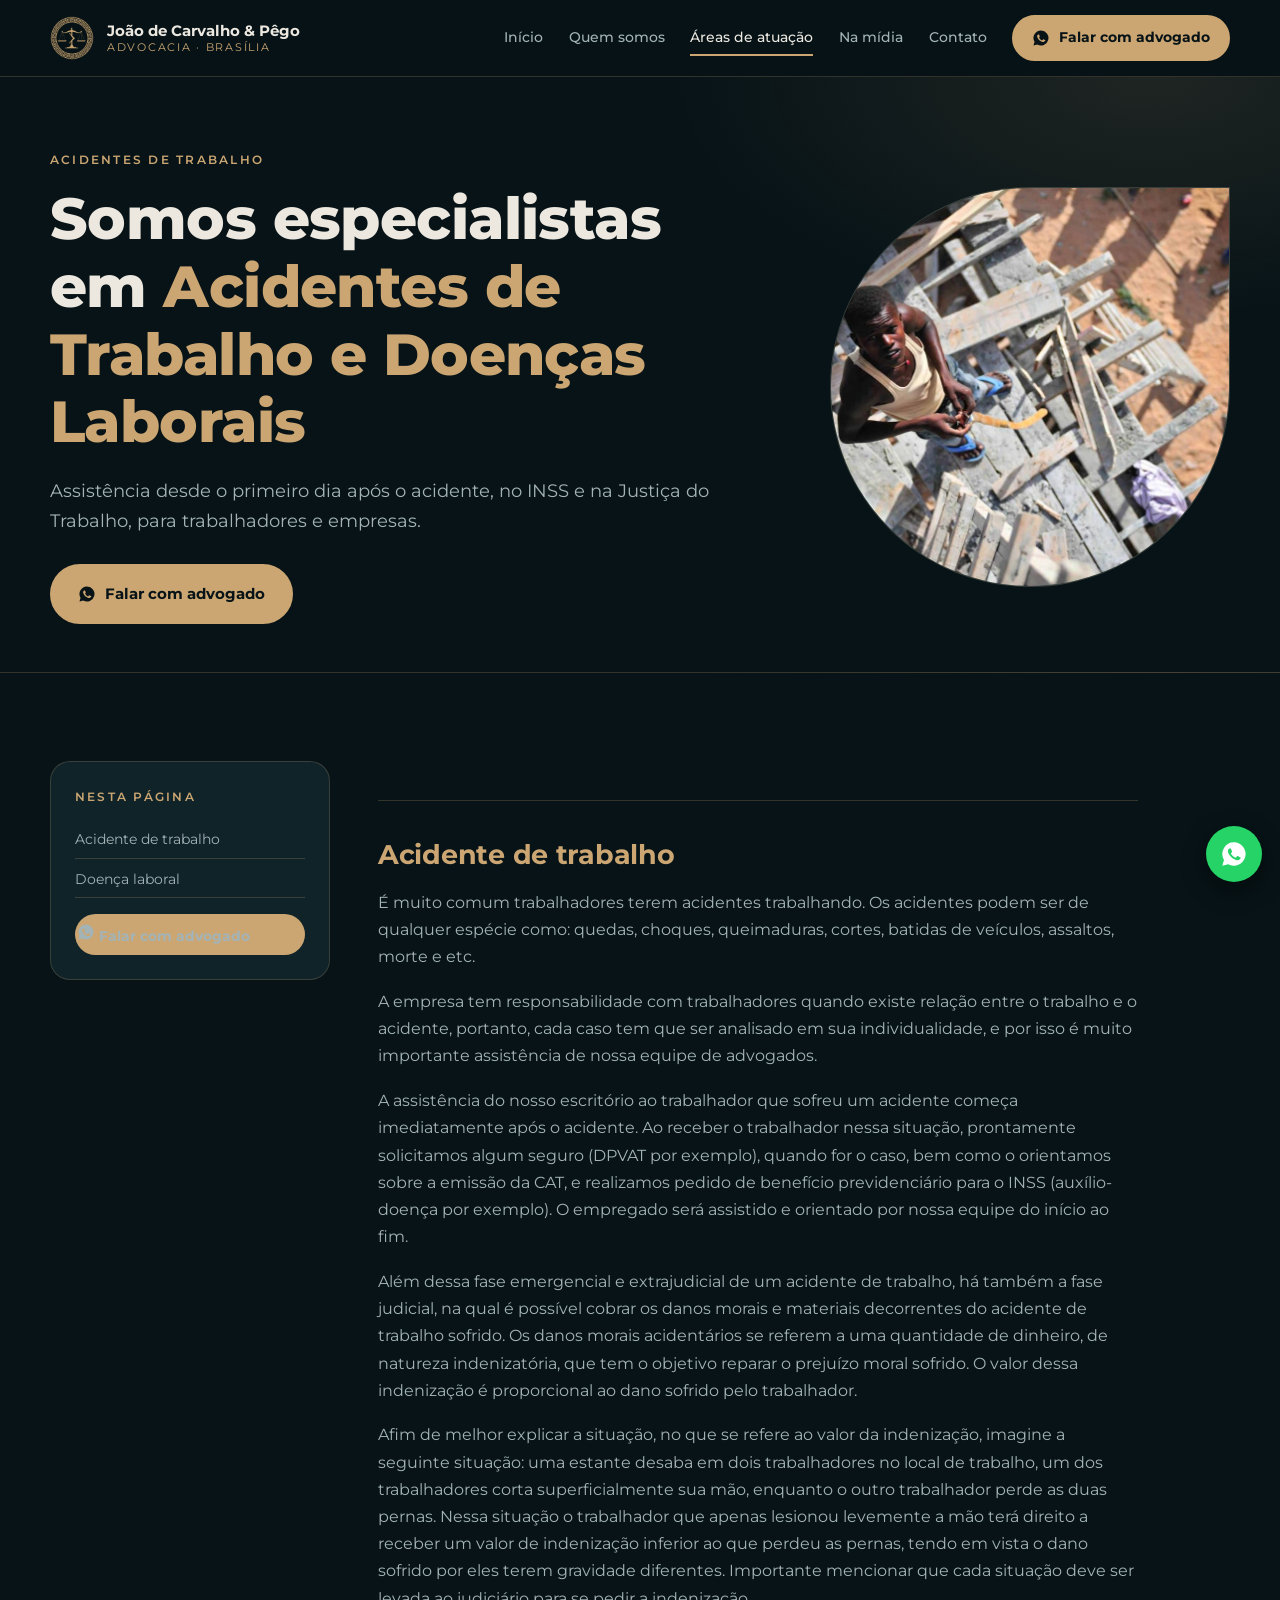
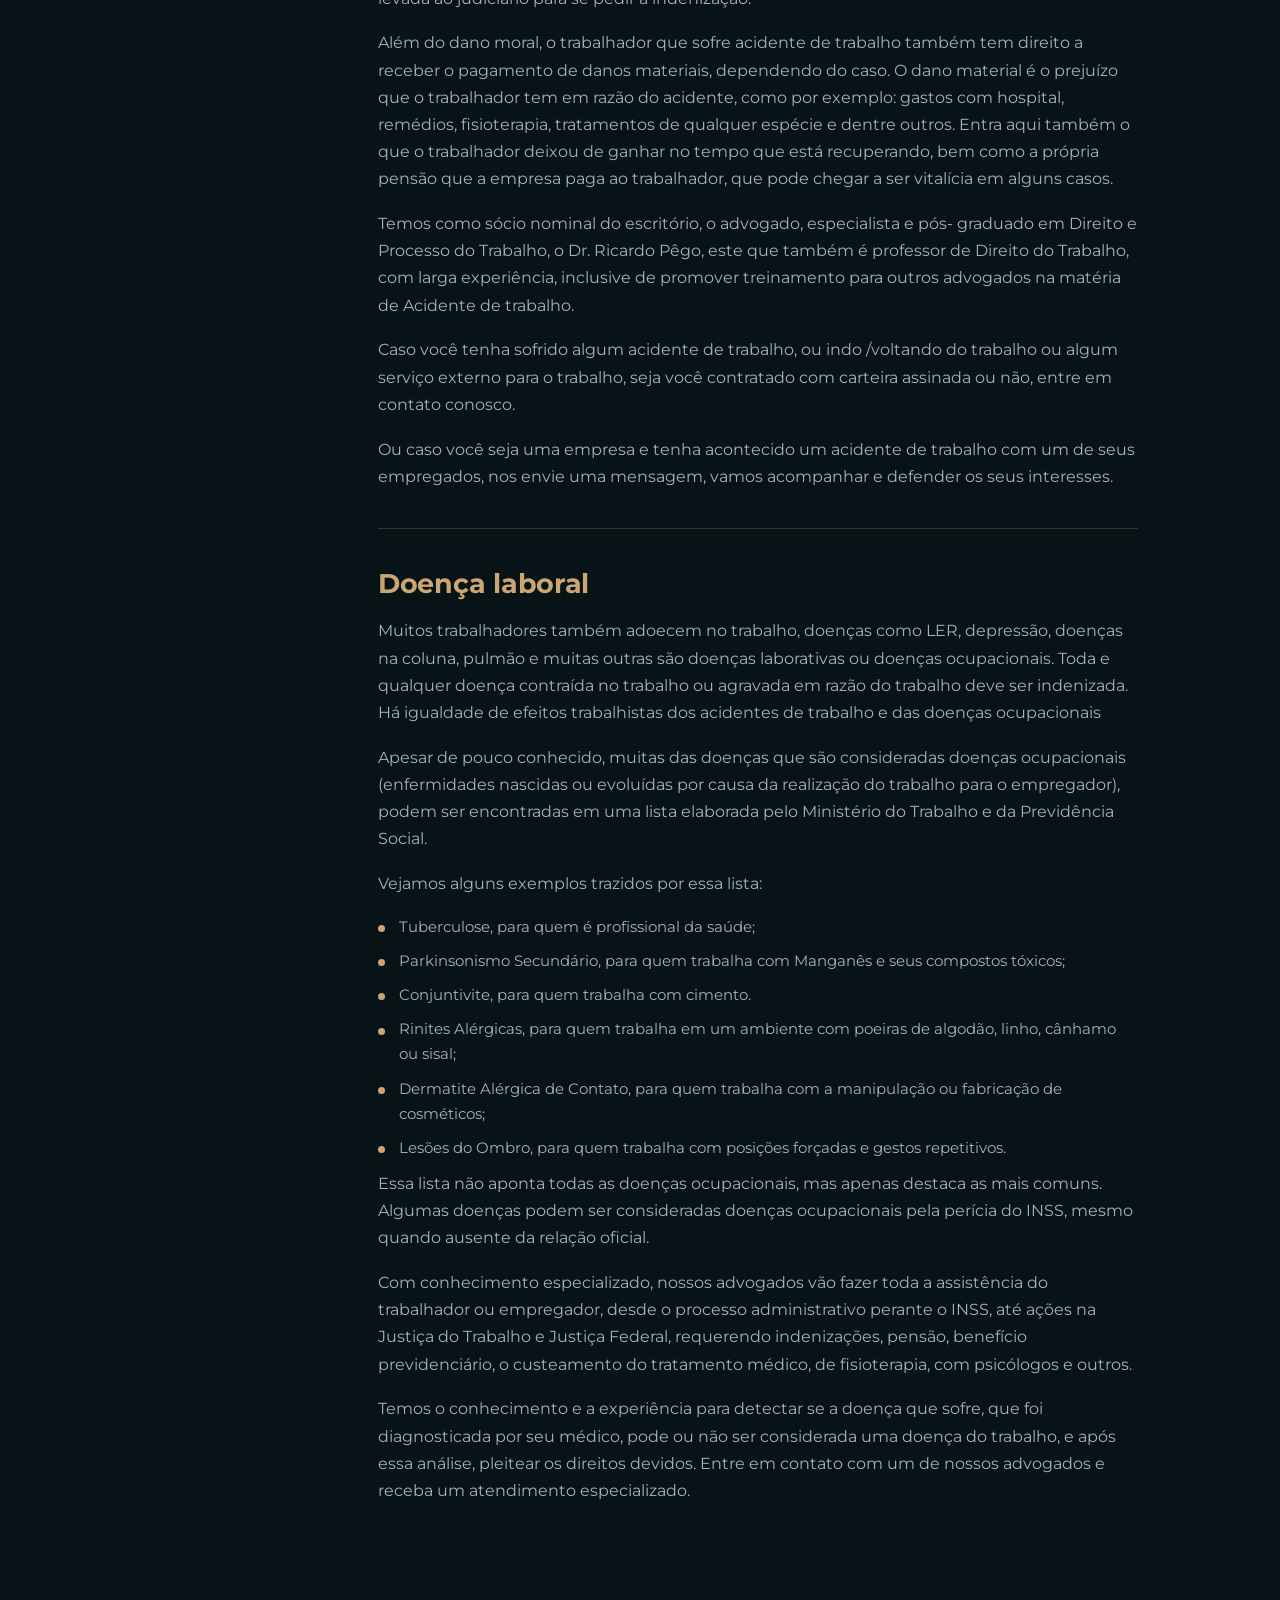
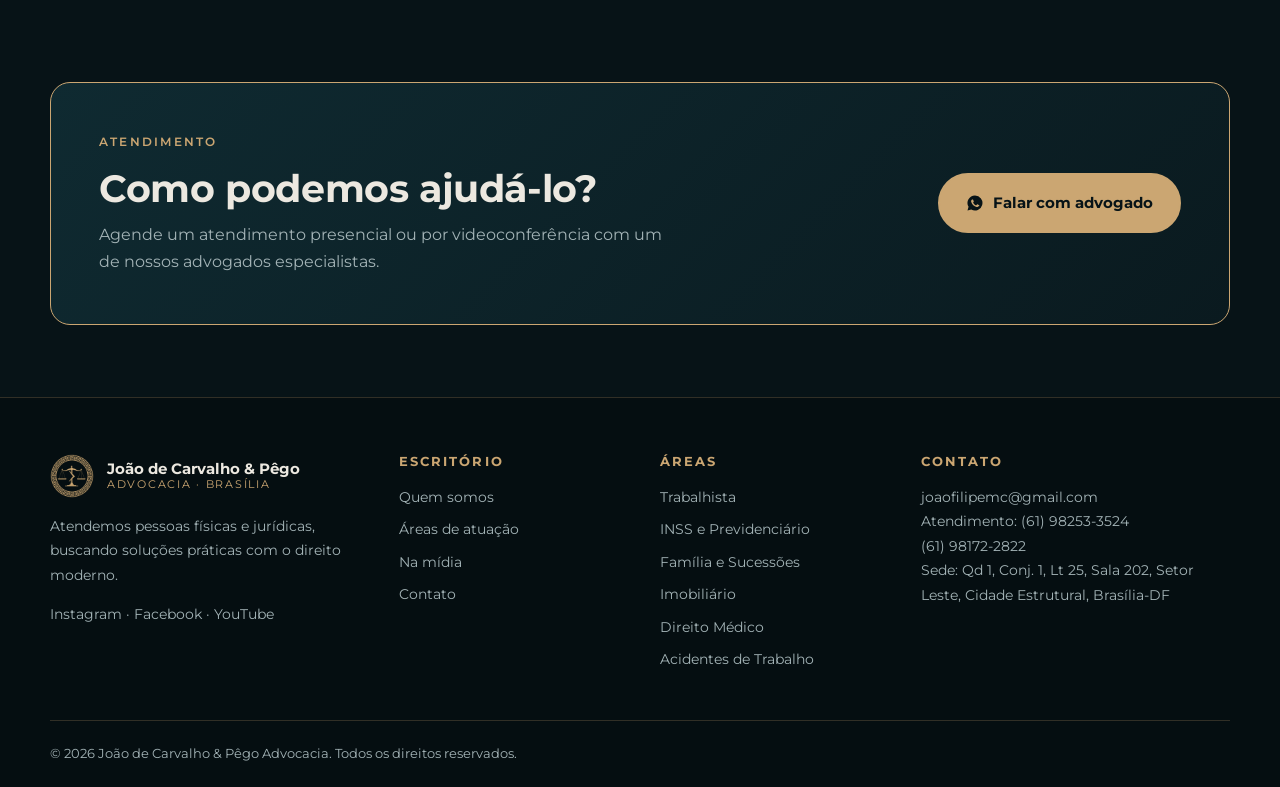
==== commit e0dba24d: "Rótulo Atendimento no WhatsApp e número do Dr. João sem destaque no rodapé Co-Authored-By: Claude So" ====
--- a/acidentes-de-trabalho.html
+++ b/acidentes-de-trabalho.html
@@ -79,8 +79,8 @@
     <div>
       <h3>Contato</h3>
       <p class="rodape__txt"><a href="mailto:joaofilipemc@gmail.com">joaofilipemc@gmail.com</a><br>
-      WhatsApp oficial: <a href="https://wa.me/5561982533524?text=Ol%C3%A1!%20Vim%20pelo%20site%20e%20gostaria%20de%20falar%20com%20um%20advogado." target="_blank" rel="noopener">(61) 98253-3524</a><br>
-      WhatsApp do Dr. João: <a href="https://wa.me/5561981722822?text=Ol%C3%A1%20Dr.%20Jo%C3%A3o!%20Vim%20pelo%20site." target="_blank" rel="noopener">(61) 98172-2822</a><br>
+      Atendimento: <a href="https://wa.me/5561982533524?text=Ol%C3%A1!%20Vim%20pelo%20site%20e%20gostaria%20de%20falar%20com%20um%20advogado." target="_blank" rel="noopener">(61) 98253-3524</a><br>
+      (61) 98172-2822<br>
       Sede: Qd 1, Conj. 1, Lt 25, Sala 202, Setor Leste, Cidade Estrutural, Brasília-DF</p>
     </div>
   </div>
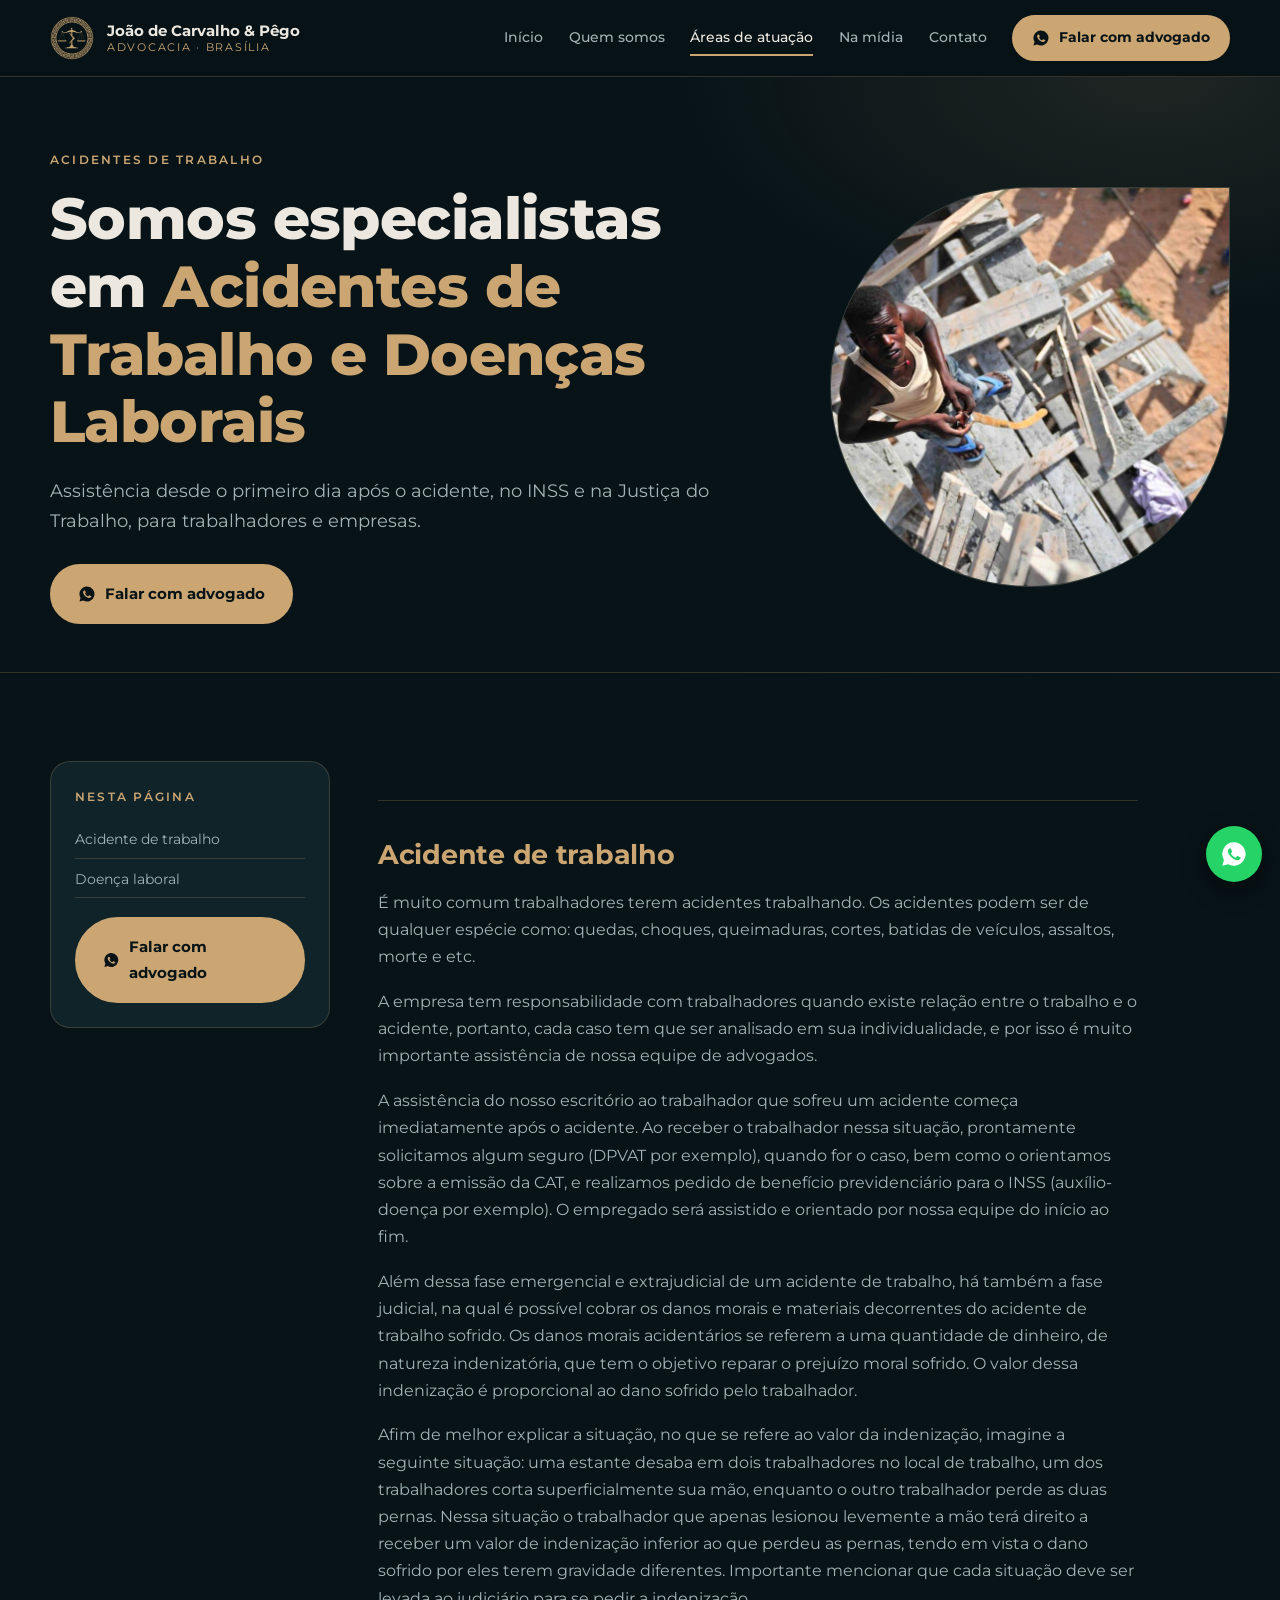
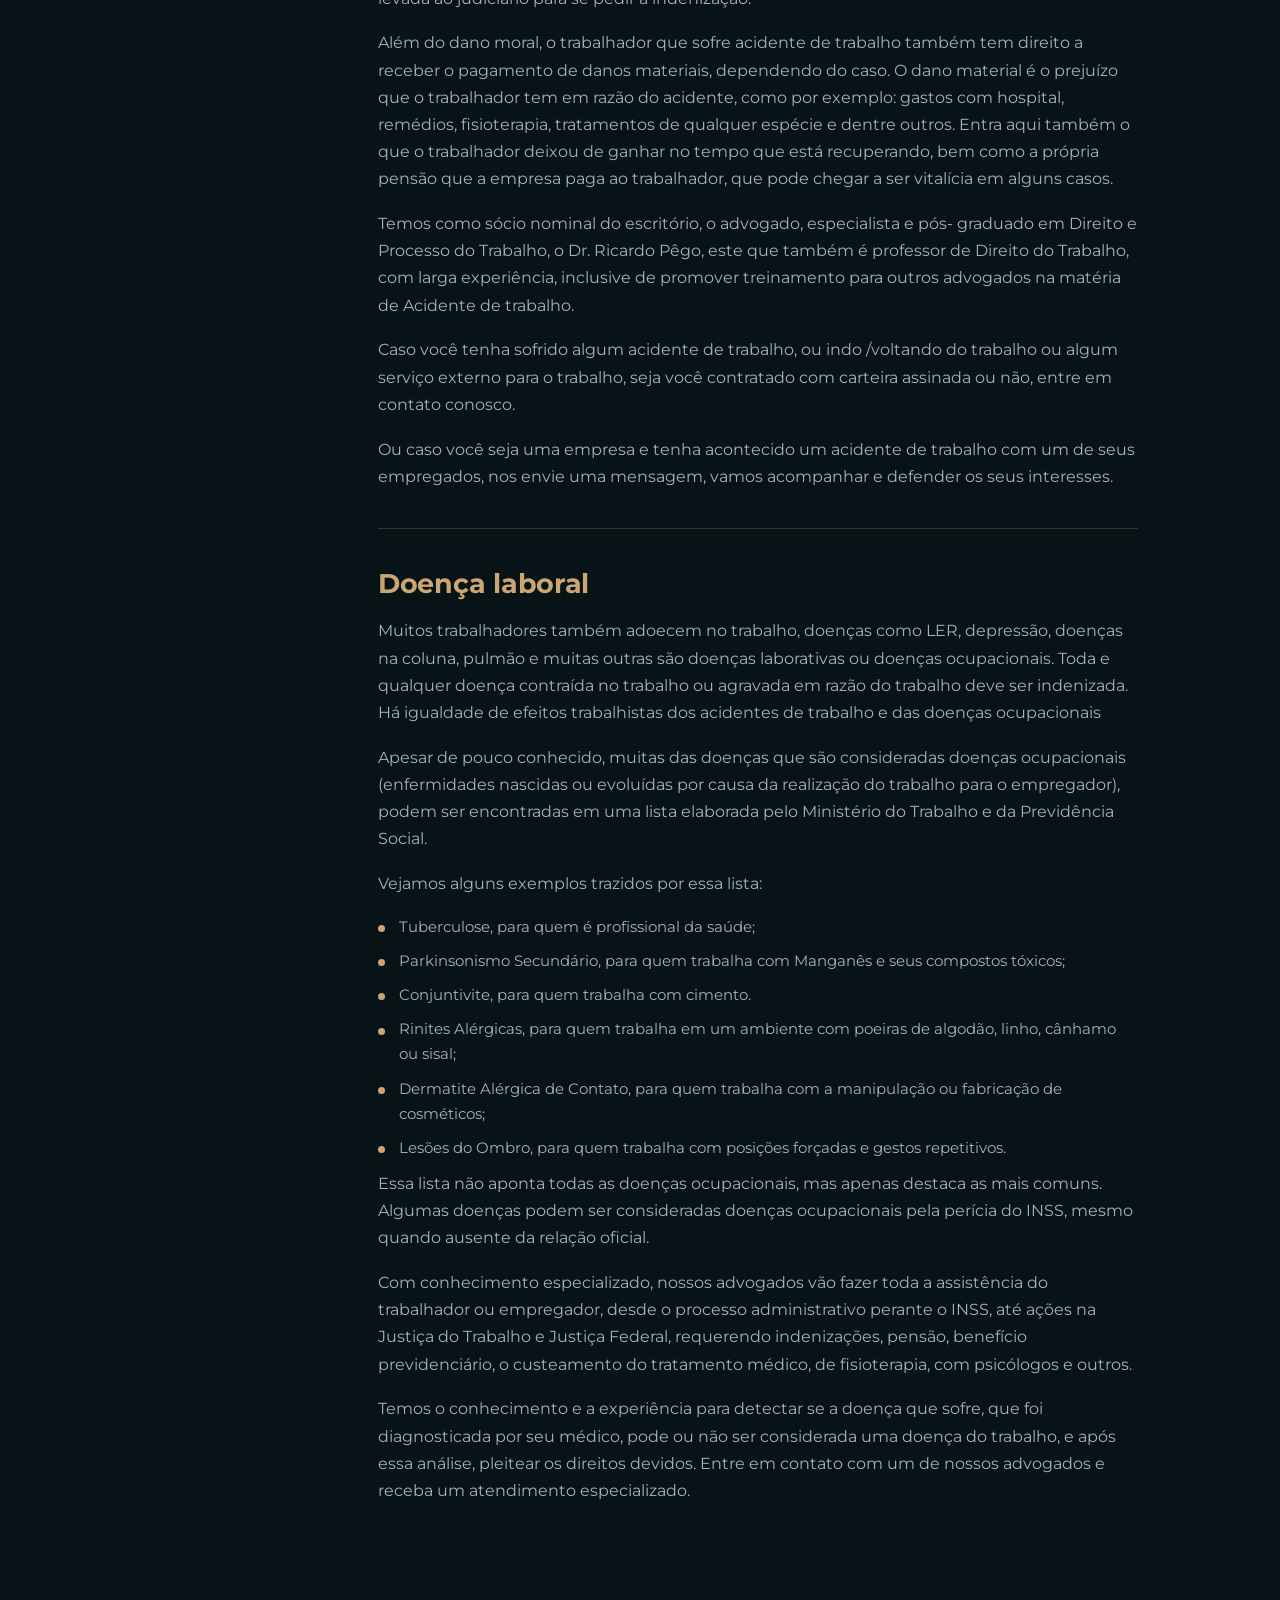
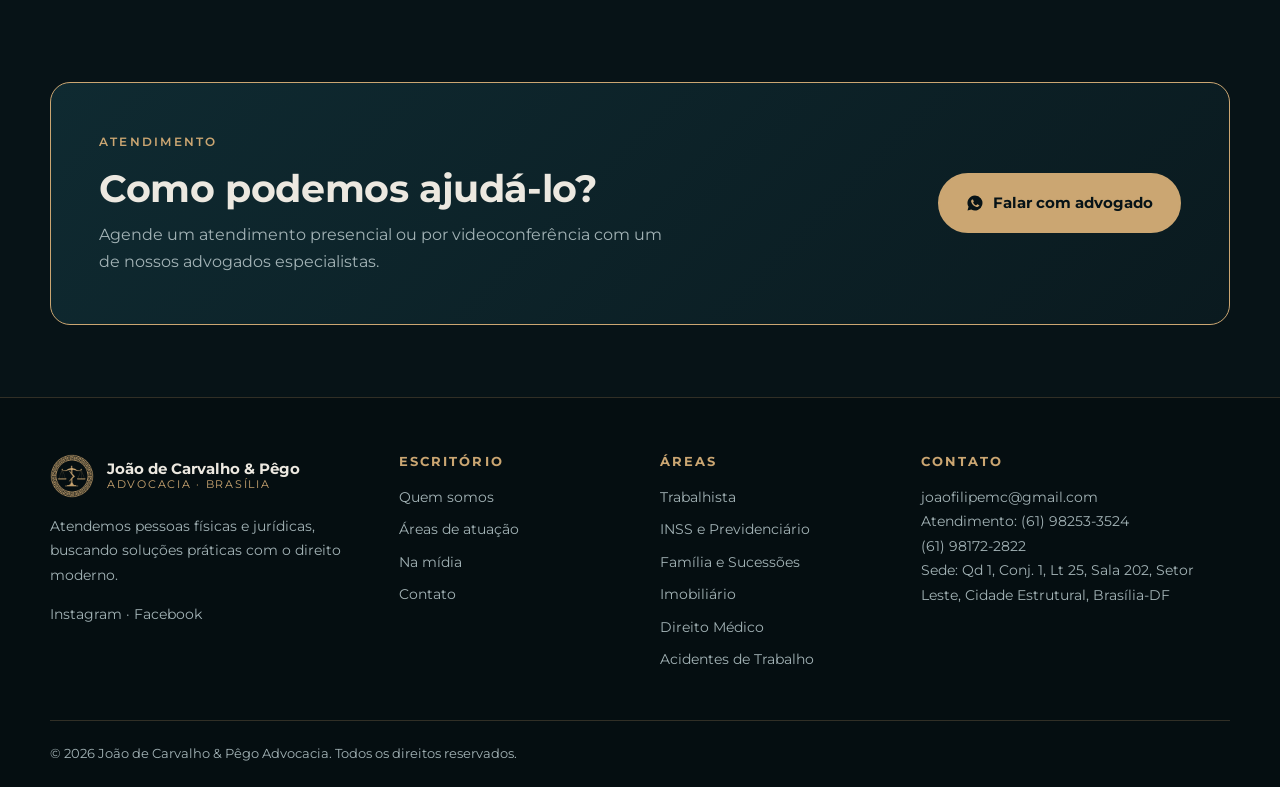
==== commit e43258dc: "Links de Instagram e Facebook; remove YouTube Co-Authored-By: Claude Sonnet 5.5 <noreply@anthropic.c" ====
--- a/acidentes-de-trabalho.html
+++ b/acidentes-de-trabalho.html
@@ -54,7 +54,7 @@
     <div>
       <a class="marca" href="index.html"><img src="img/marca-dourada.png" alt="" width="44" height="44"><span><strong>João de Carvalho &amp; Pêgo</strong><small>Advocacia · Brasília</small></span></a>
       <p class="rodape__txt">Atendemos pessoas físicas e jurídicas, buscando soluções práticas com o direito moderno.</p>
-      <p class="redes"><a href="https://www.instagram.com/jcp.advocacia" target="_blank" rel="noopener">Instagram</a> · <a href="https://www.facebook.com/jcp.adv.br" target="_blank" rel="noopener">Facebook</a> · <a href="https://www.youtube.com/playlist?list=PLcnUz7LXk_8HMQqe0QgAlrgUV64Jshh3J" target="_blank" rel="noopener">YouTube</a></p>
+      <p class="redes"><a href="https://www.instagram.com/joaocarvalho.adv/" target="_blank" rel="noopener">Instagram</a> · <a href="https://www.facebook.com/jcp.adv.br" target="_blank" rel="noopener">Facebook</a></p>
     </div>
     <div>
       <h3>Escritório</h3>
--- a/css/estilo.css
+++ b/css/estilo.css
@@ -145,8 +145,8 @@
 .indice{position:sticky;top:100px;background:var(--card);border:1px solid var(--line);border-radius:var(--r);padding:1.5rem}
 .indice ol{counter-reset:i}
 .indice li{counter-increment:i;margin-bottom:.15rem}
-.indice a{display:block;text-decoration:none;font-size:.85rem;color:var(--muted);padding:.4rem 0;border-bottom:1px solid var(--line)}
-.indice a:hover{color:var(--gold)}
+.indice a:not(.btn){display:block;text-decoration:none;font-size:.85rem;color:var(--muted);padding:.4rem 0;border-bottom:1px solid var(--line)}
+.indice a:not(.btn):hover{color:var(--gold)}
 @media(max-width:900px){.conteudo{grid-template-columns:1fr}.indice{position:static}}
 .artigo{max-width:760px}
 .prosa p{color:var(--muted);margin-bottom:1.1rem}
